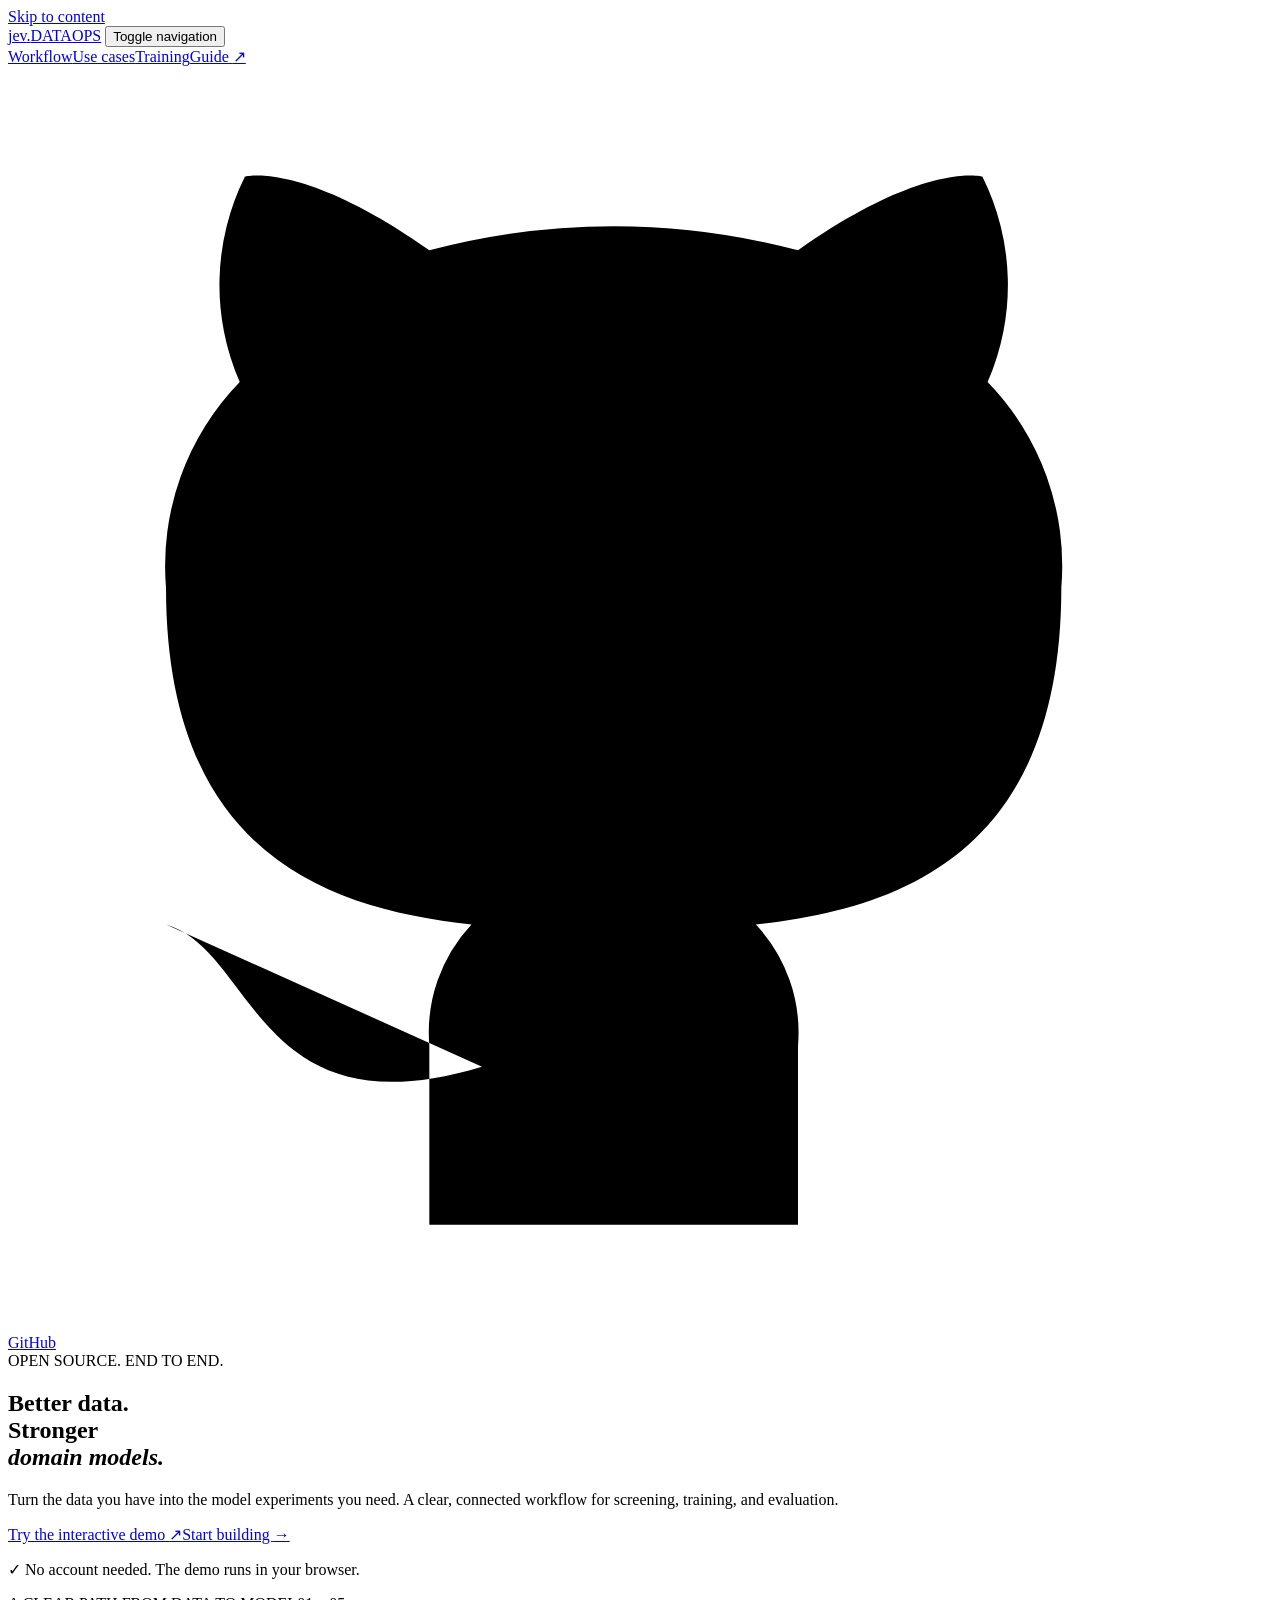
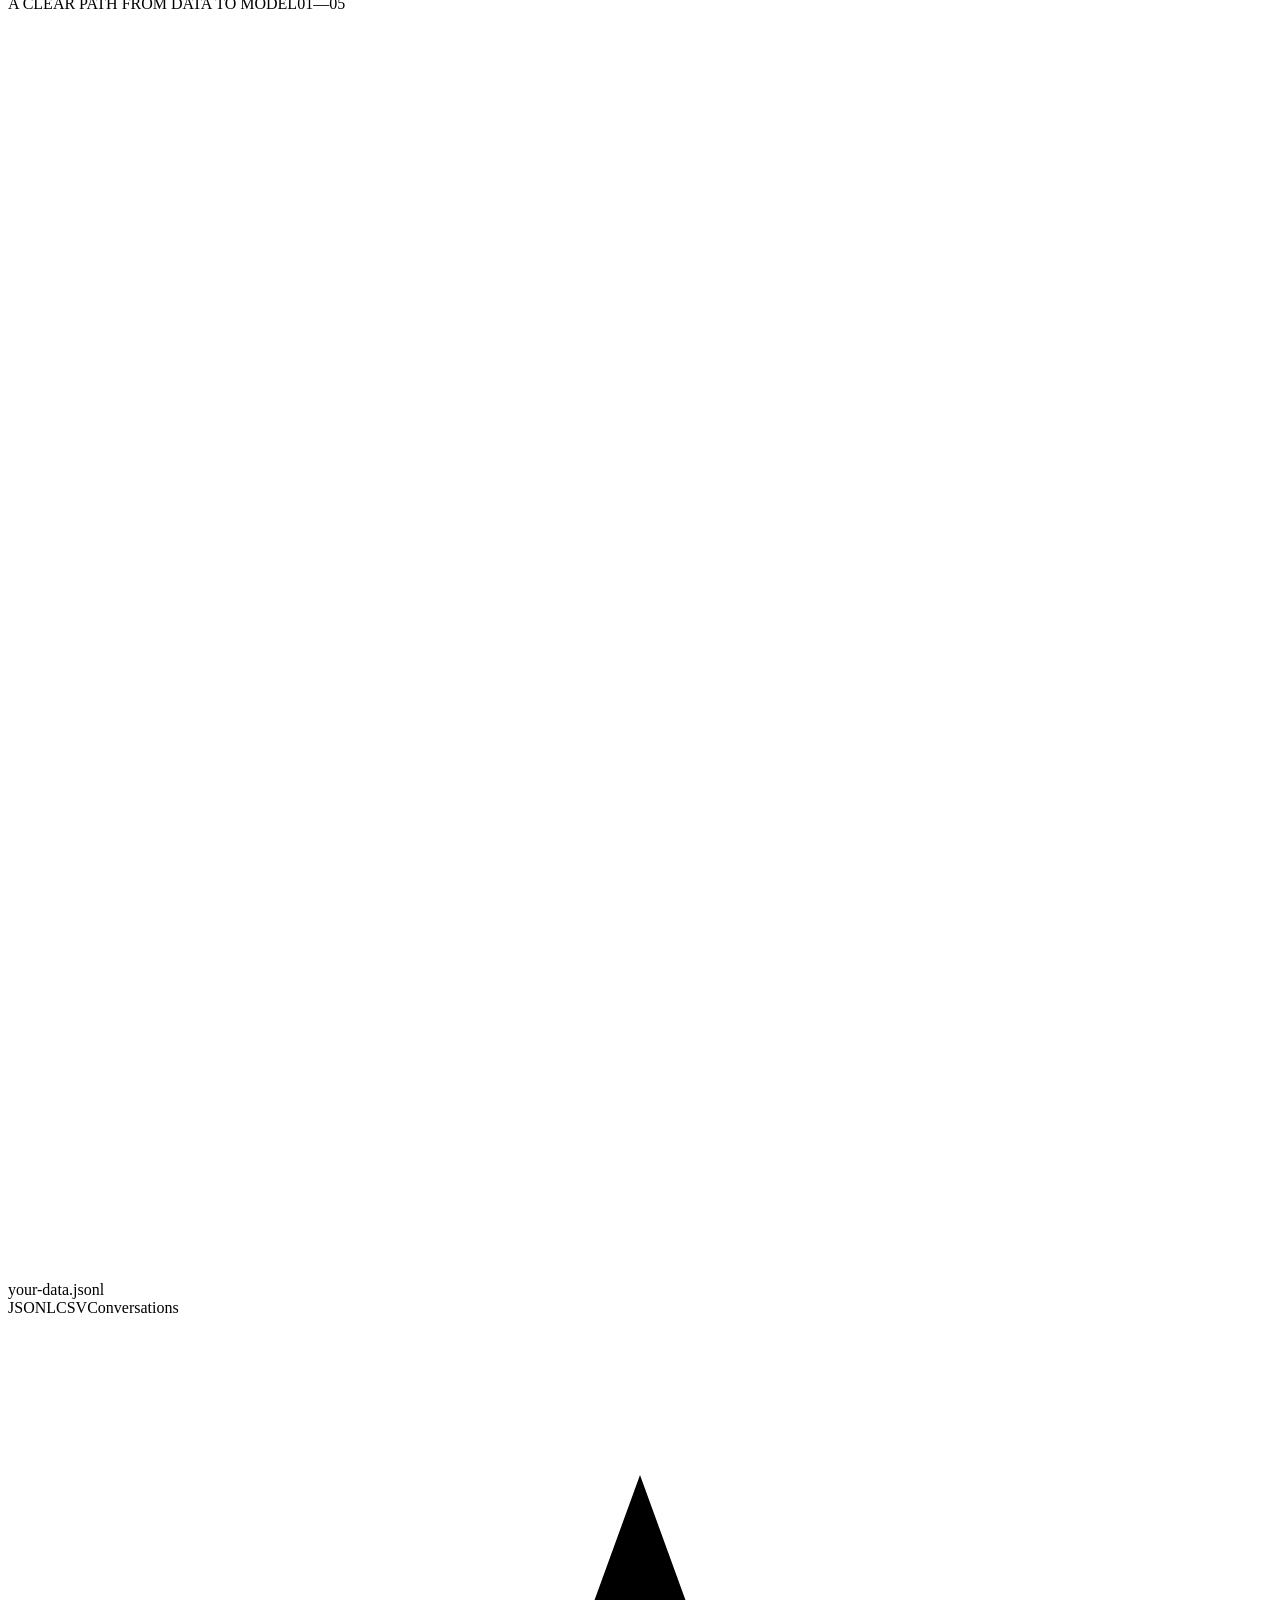
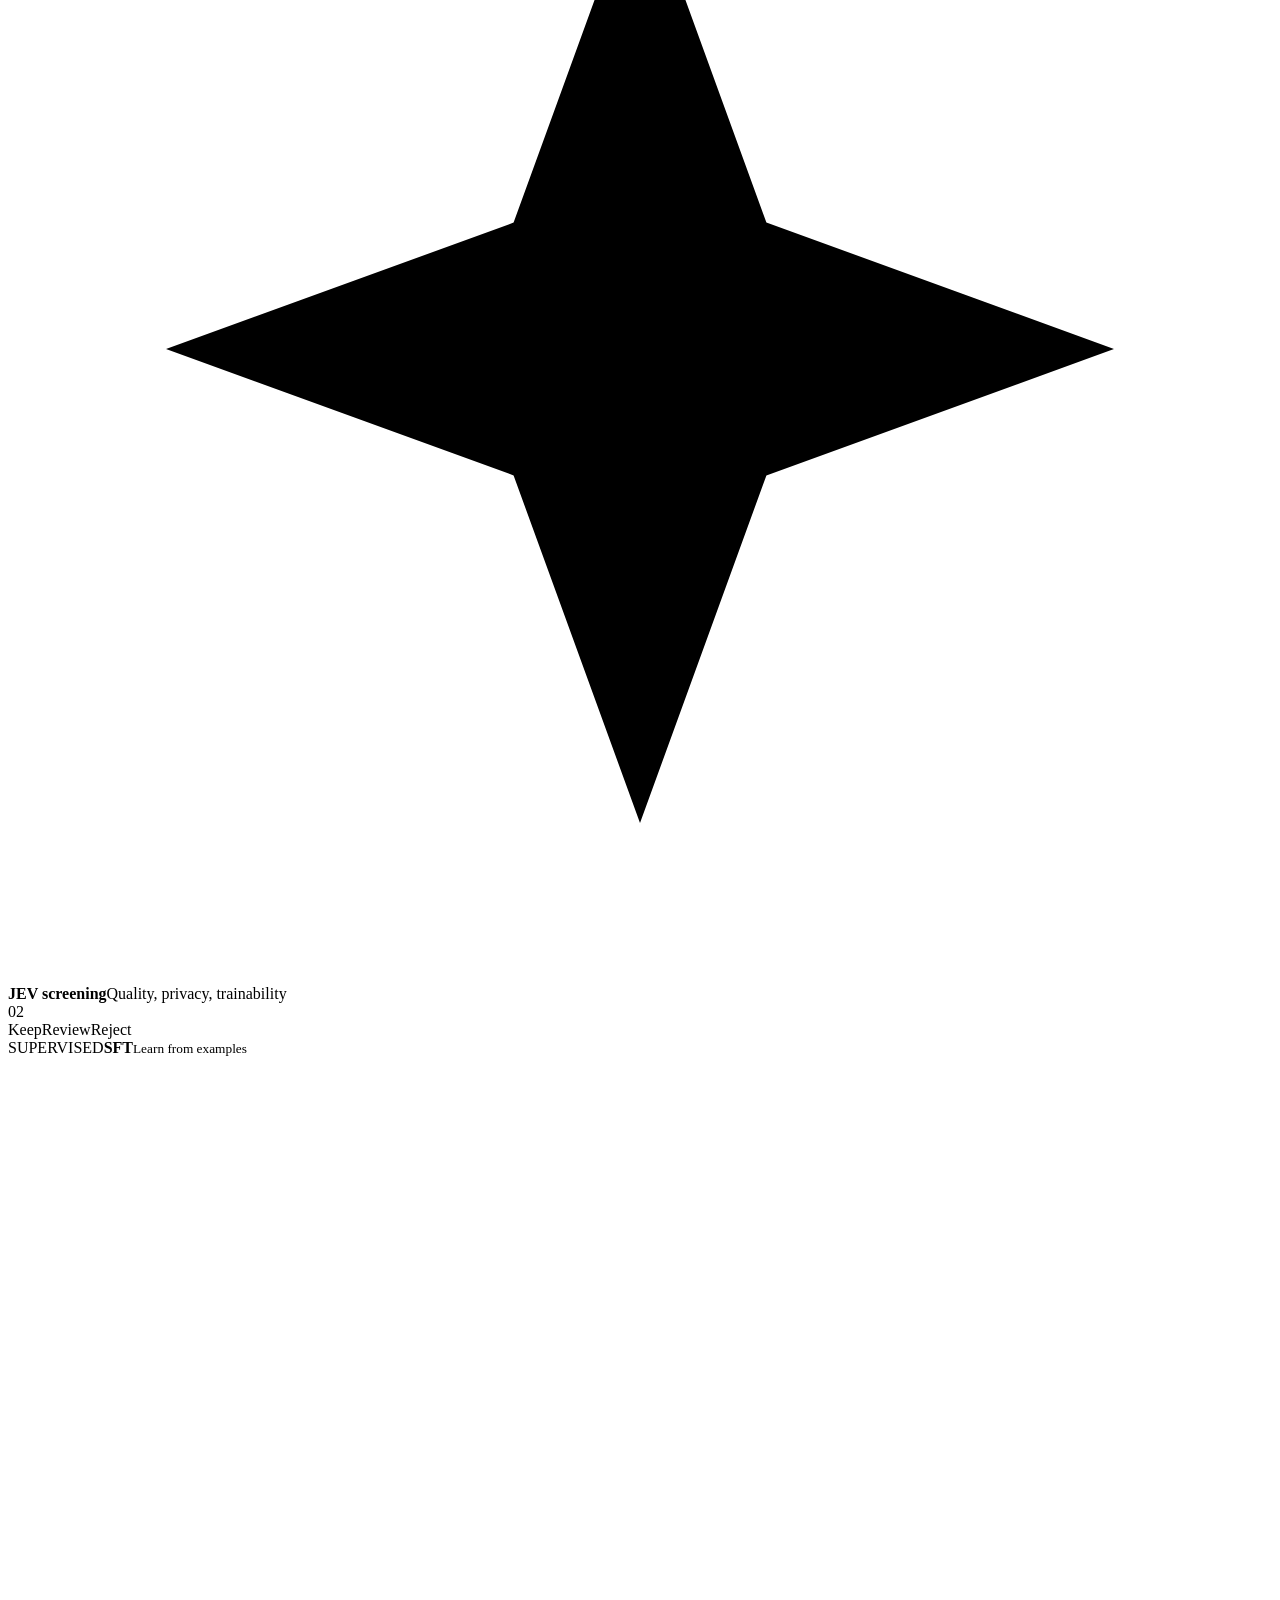
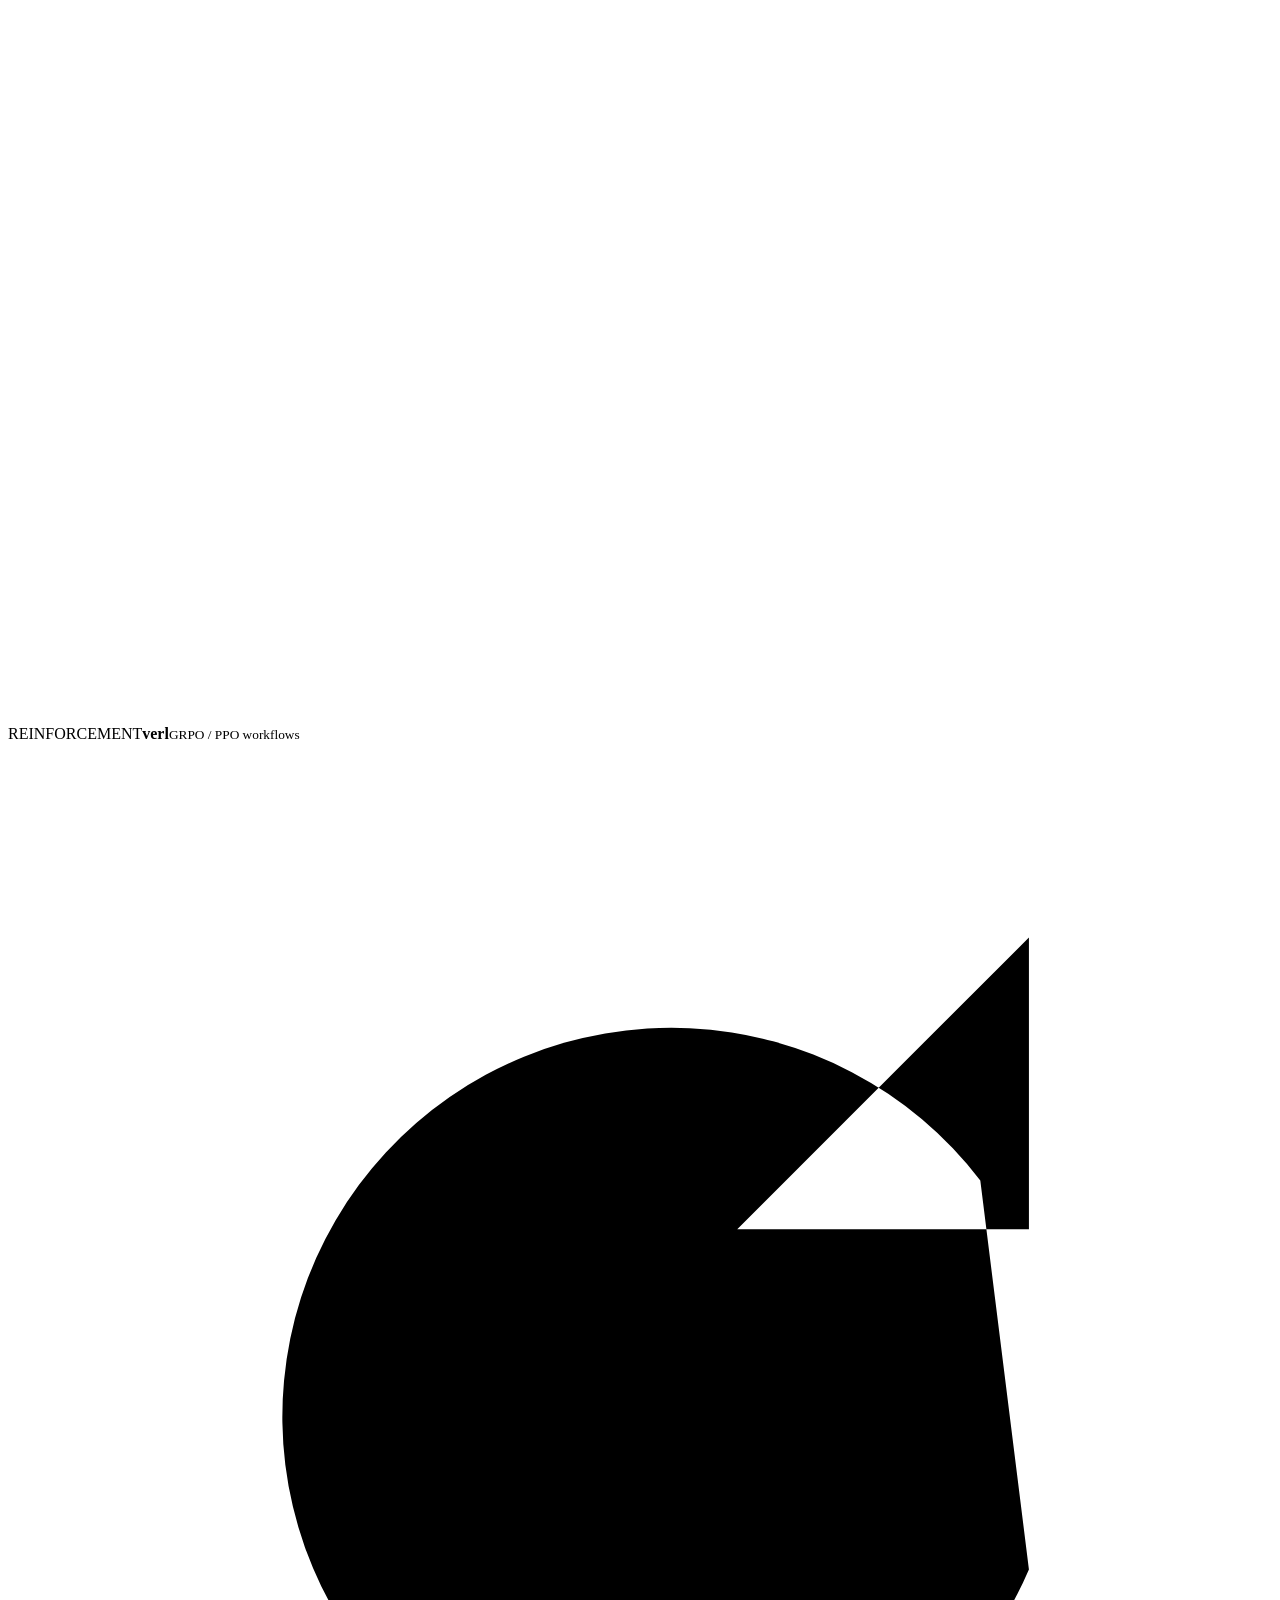
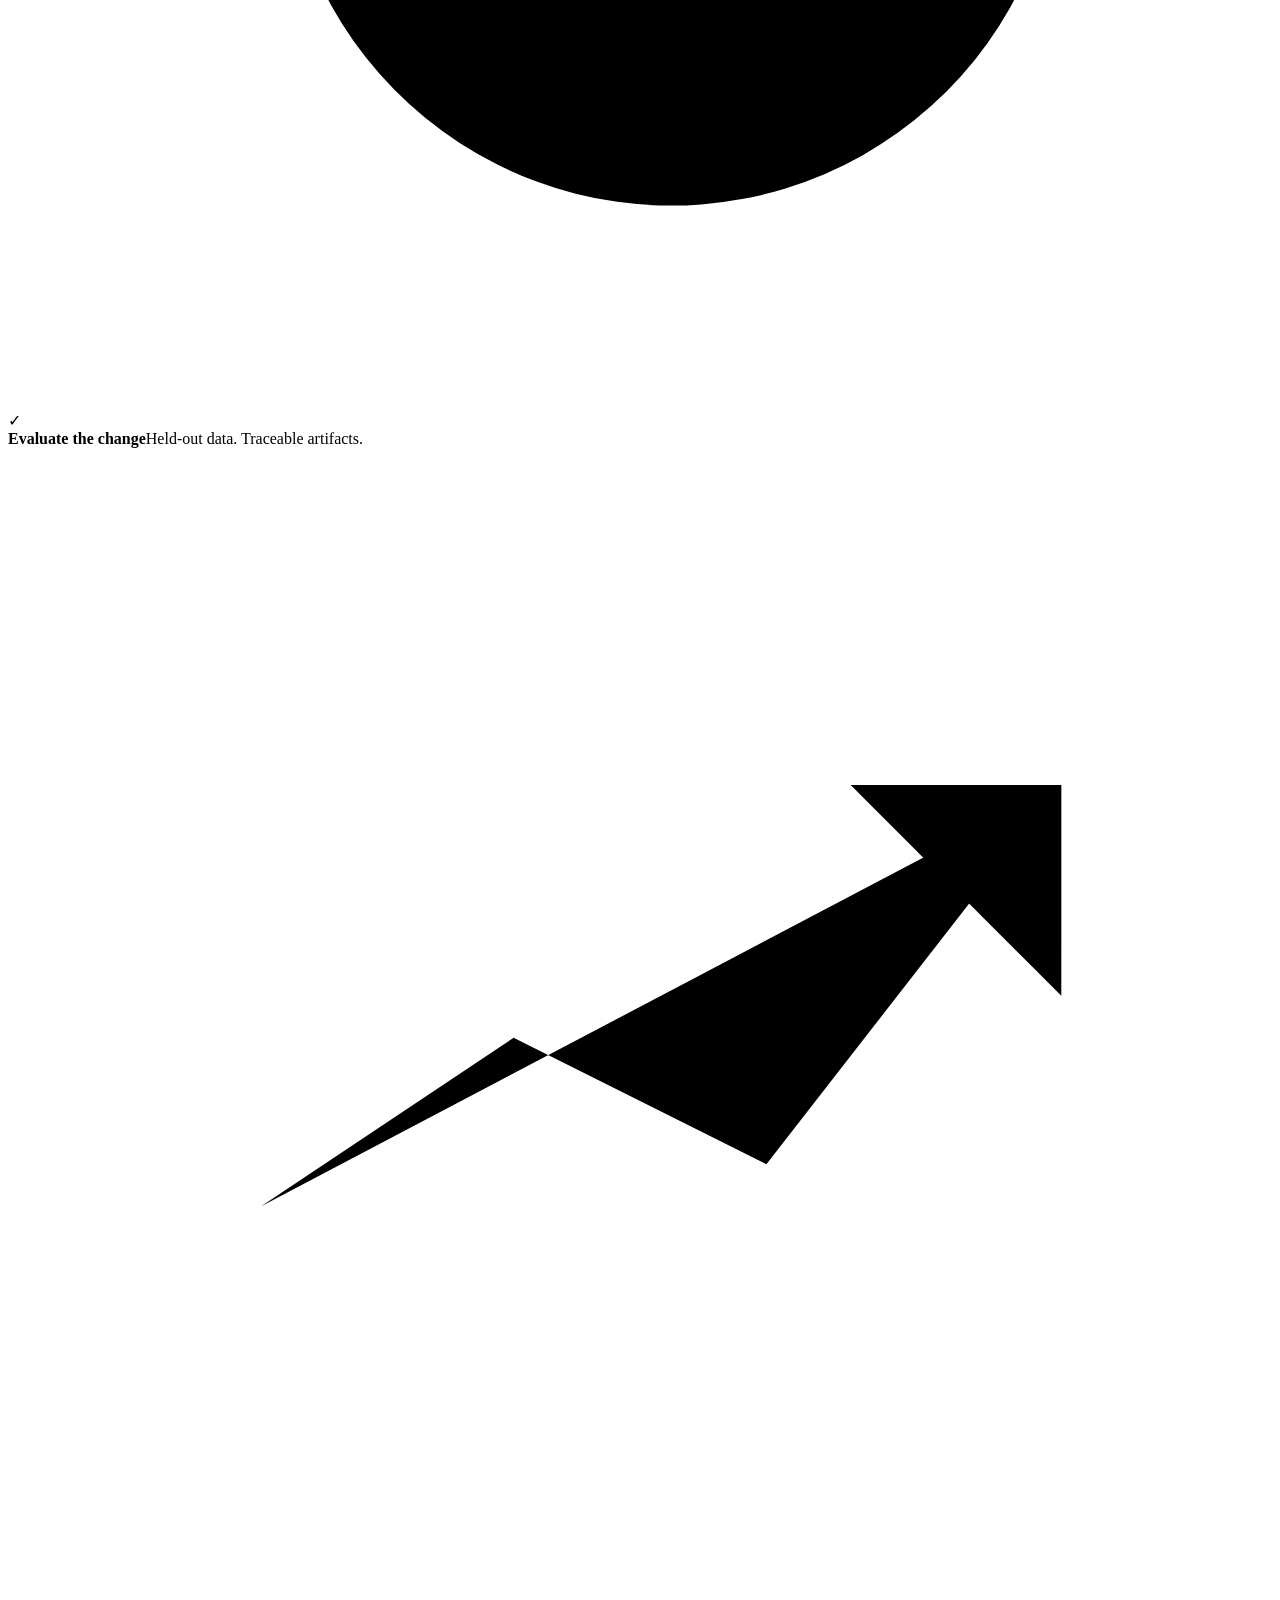
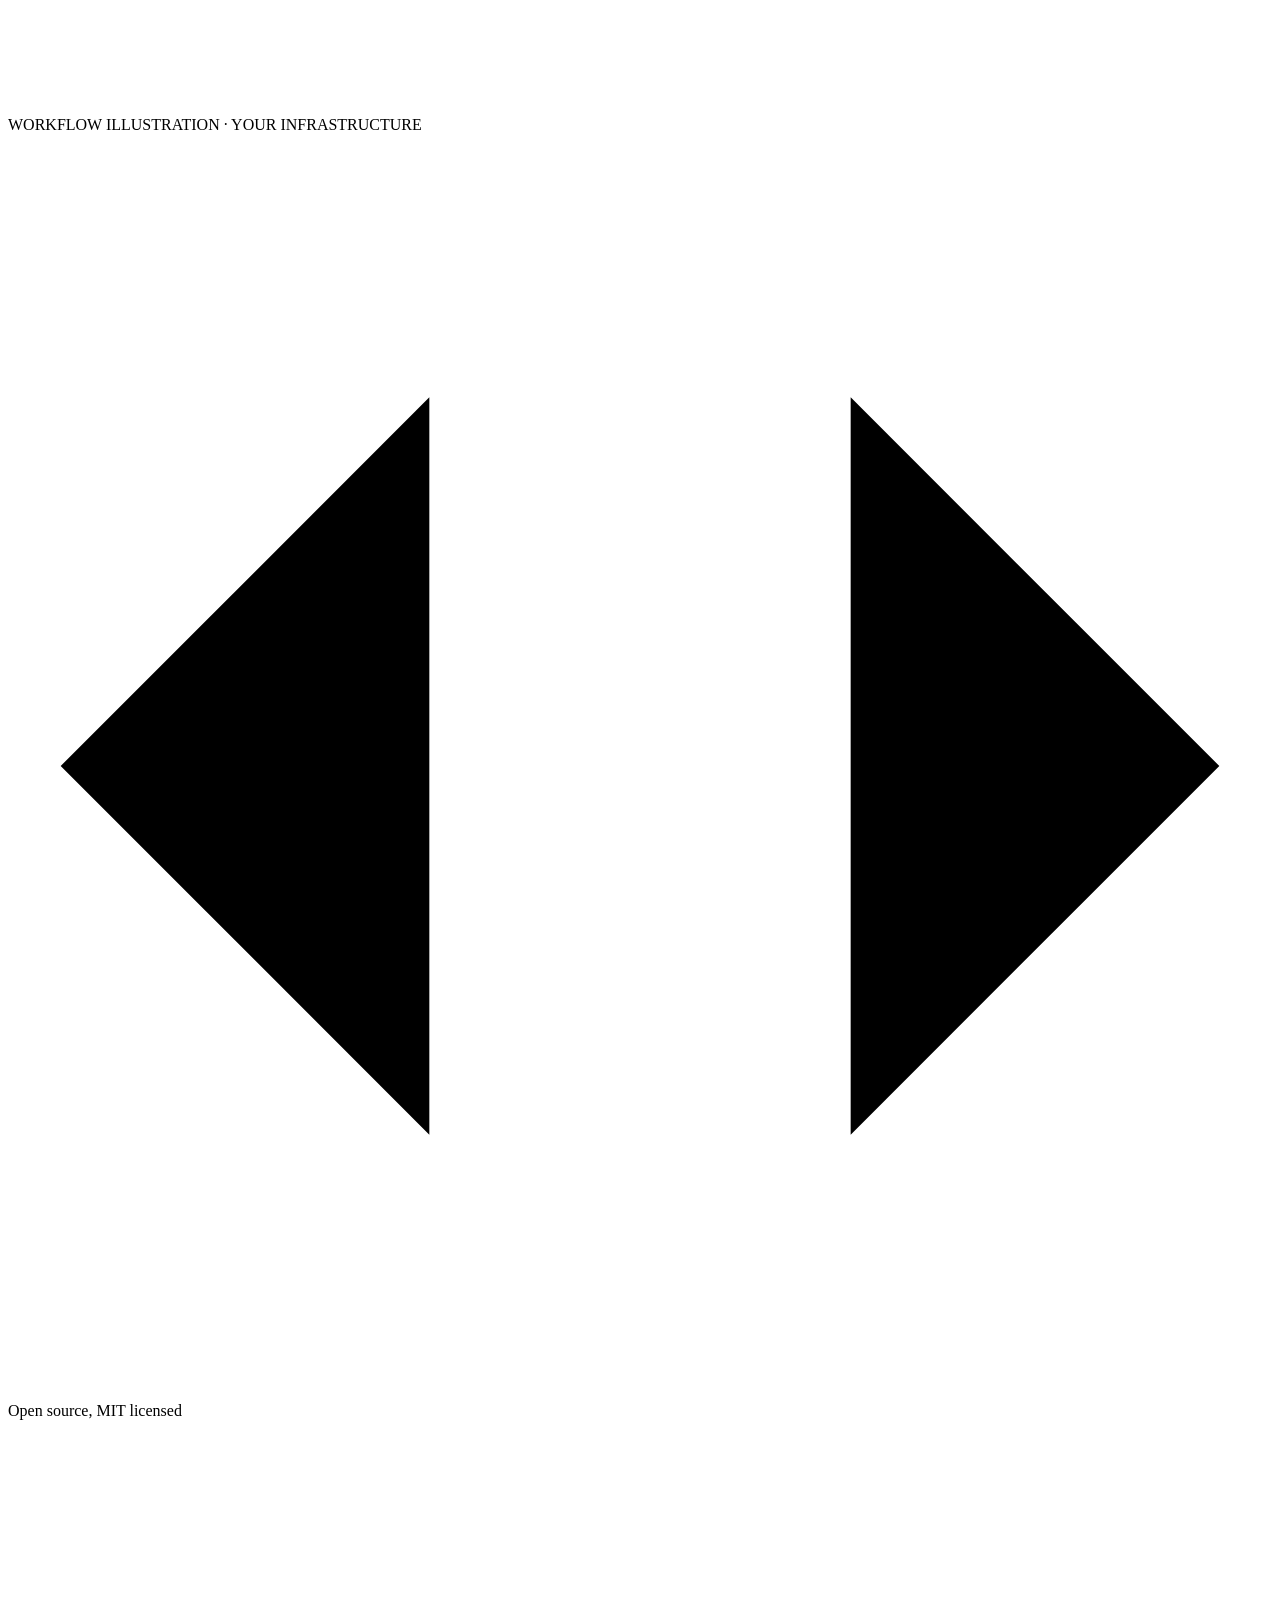
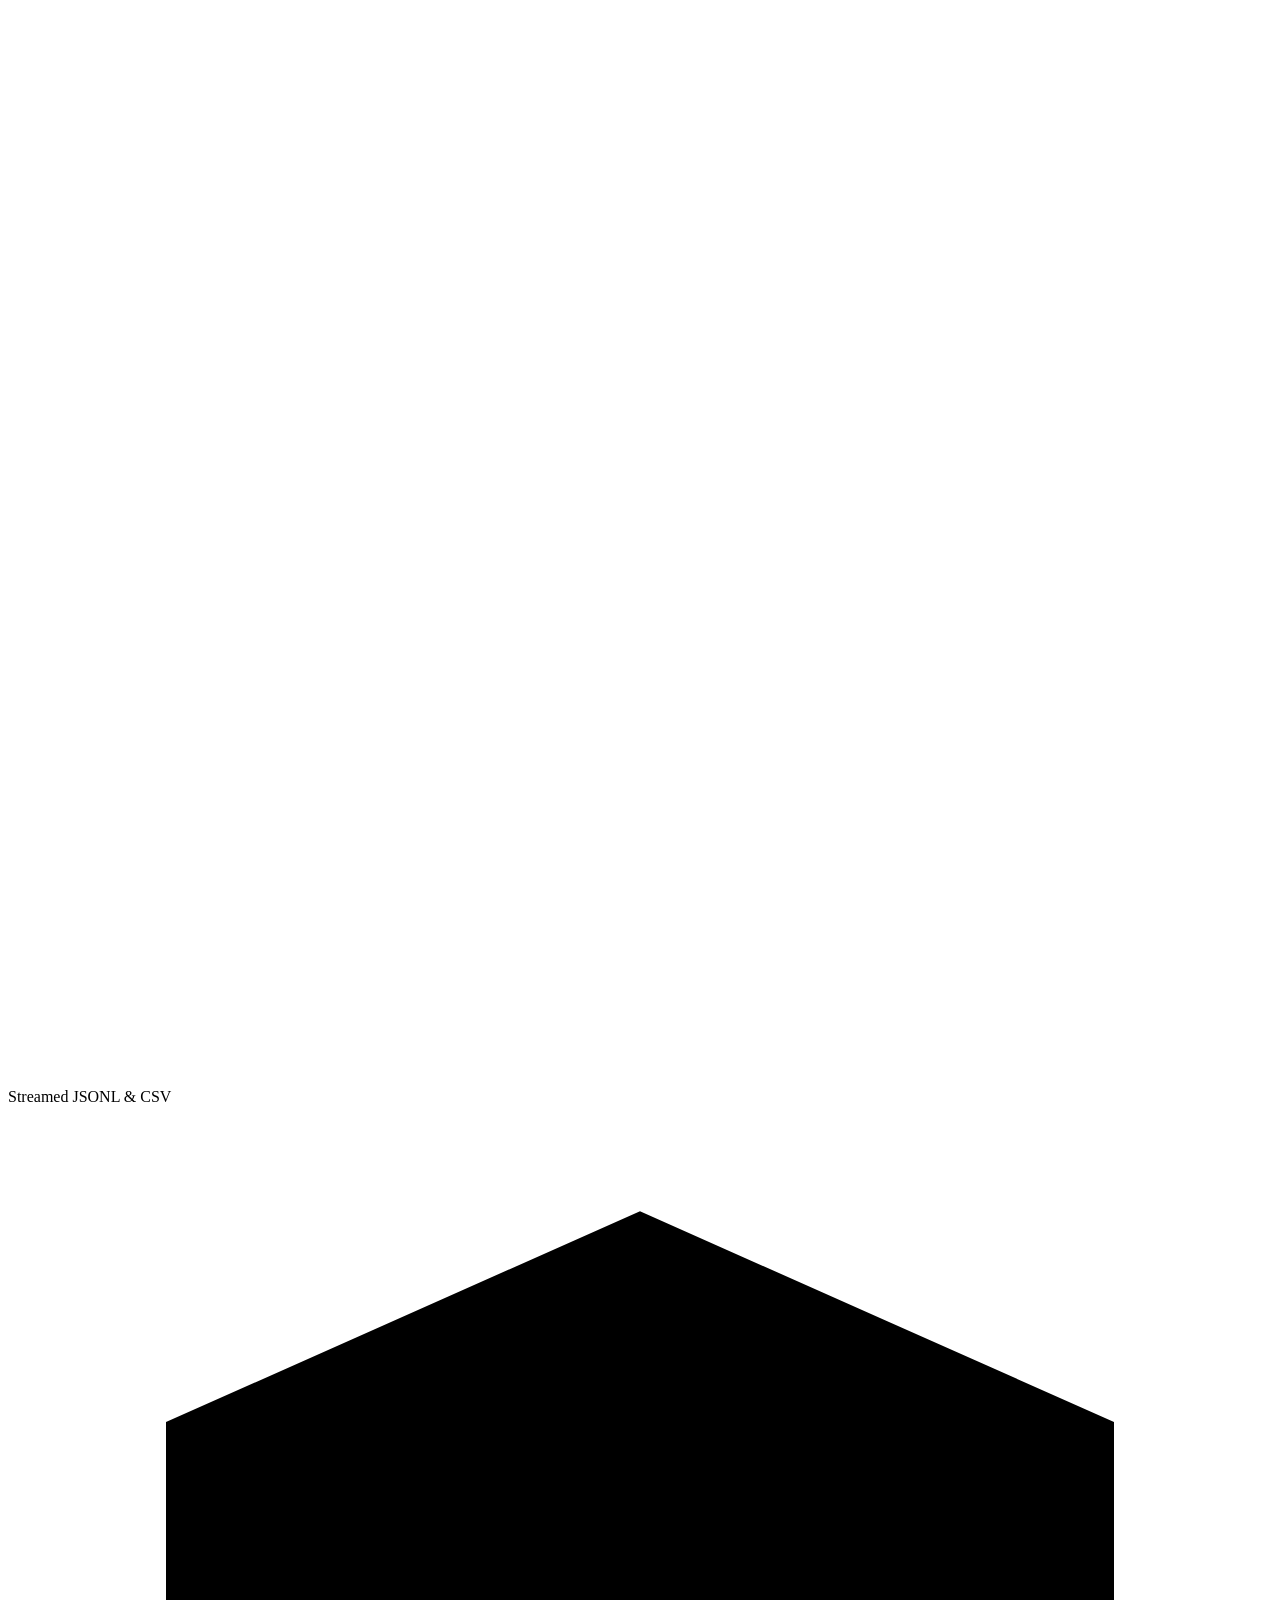
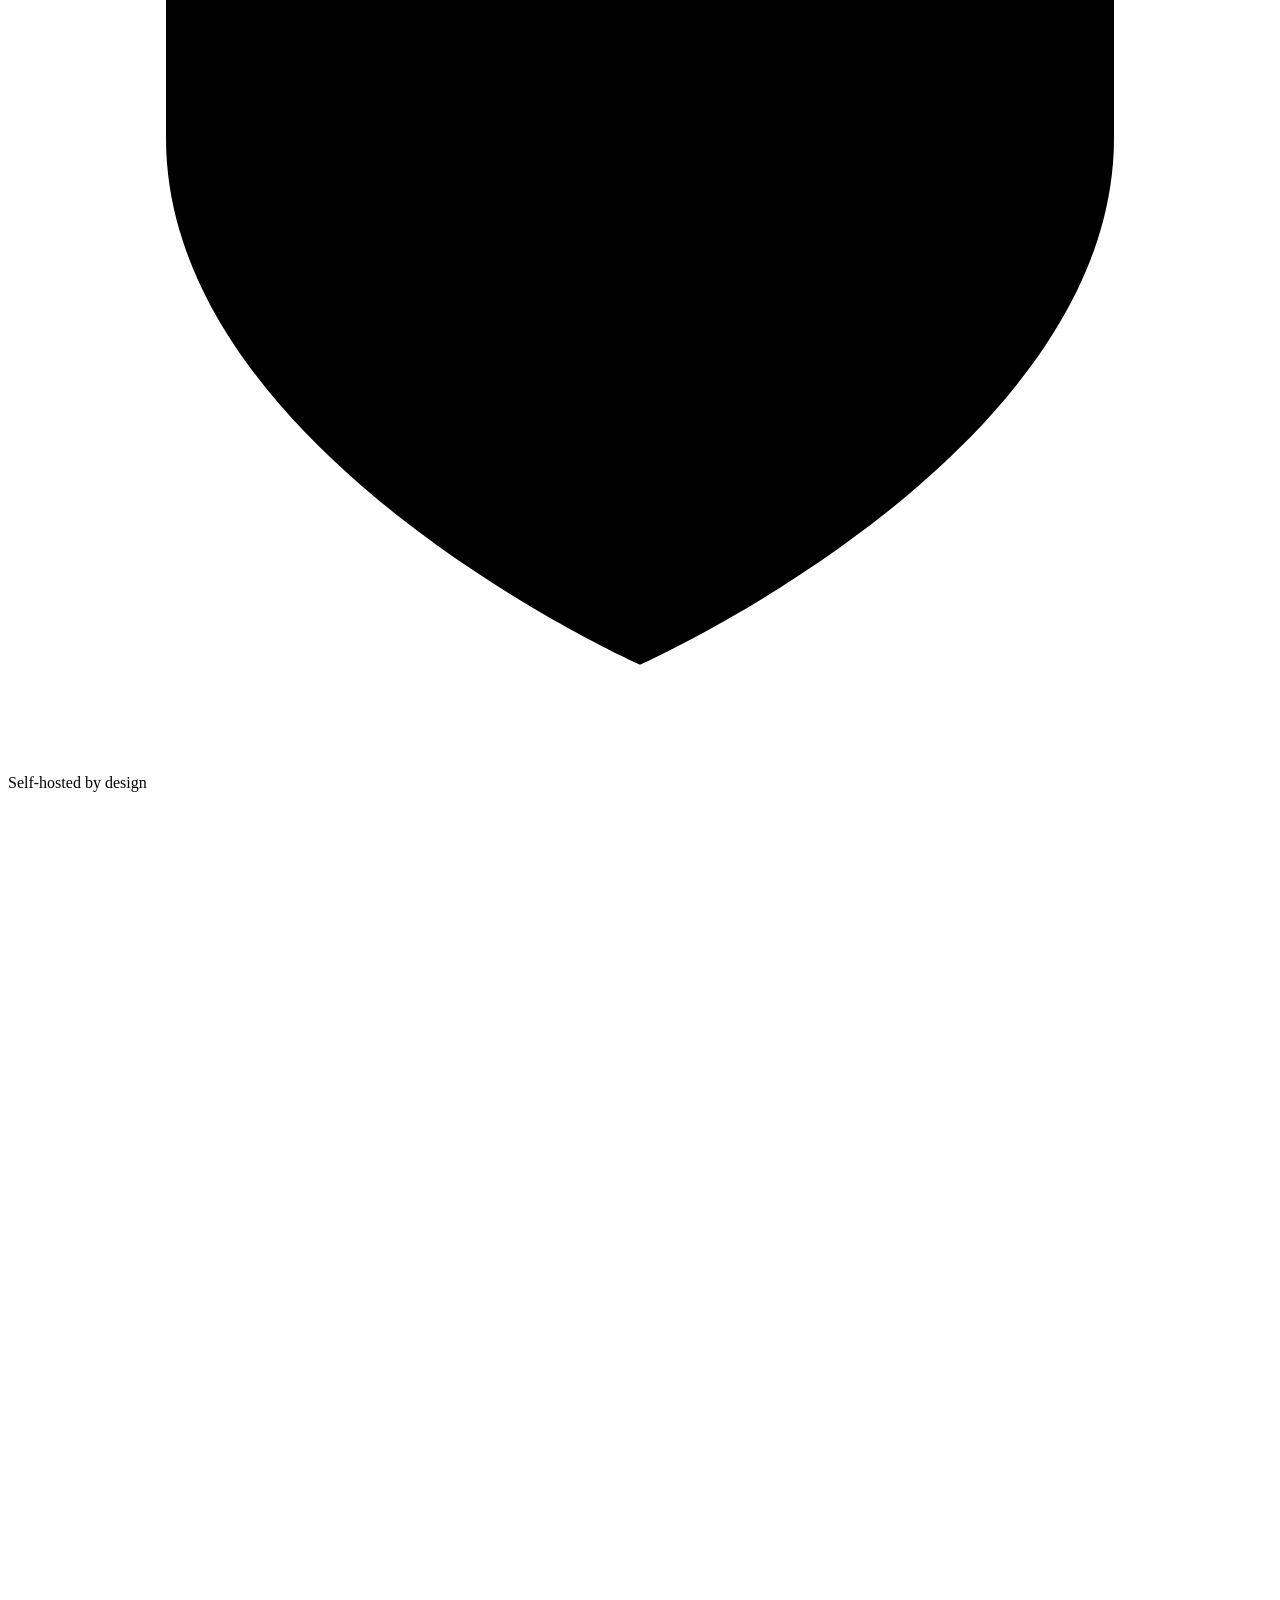
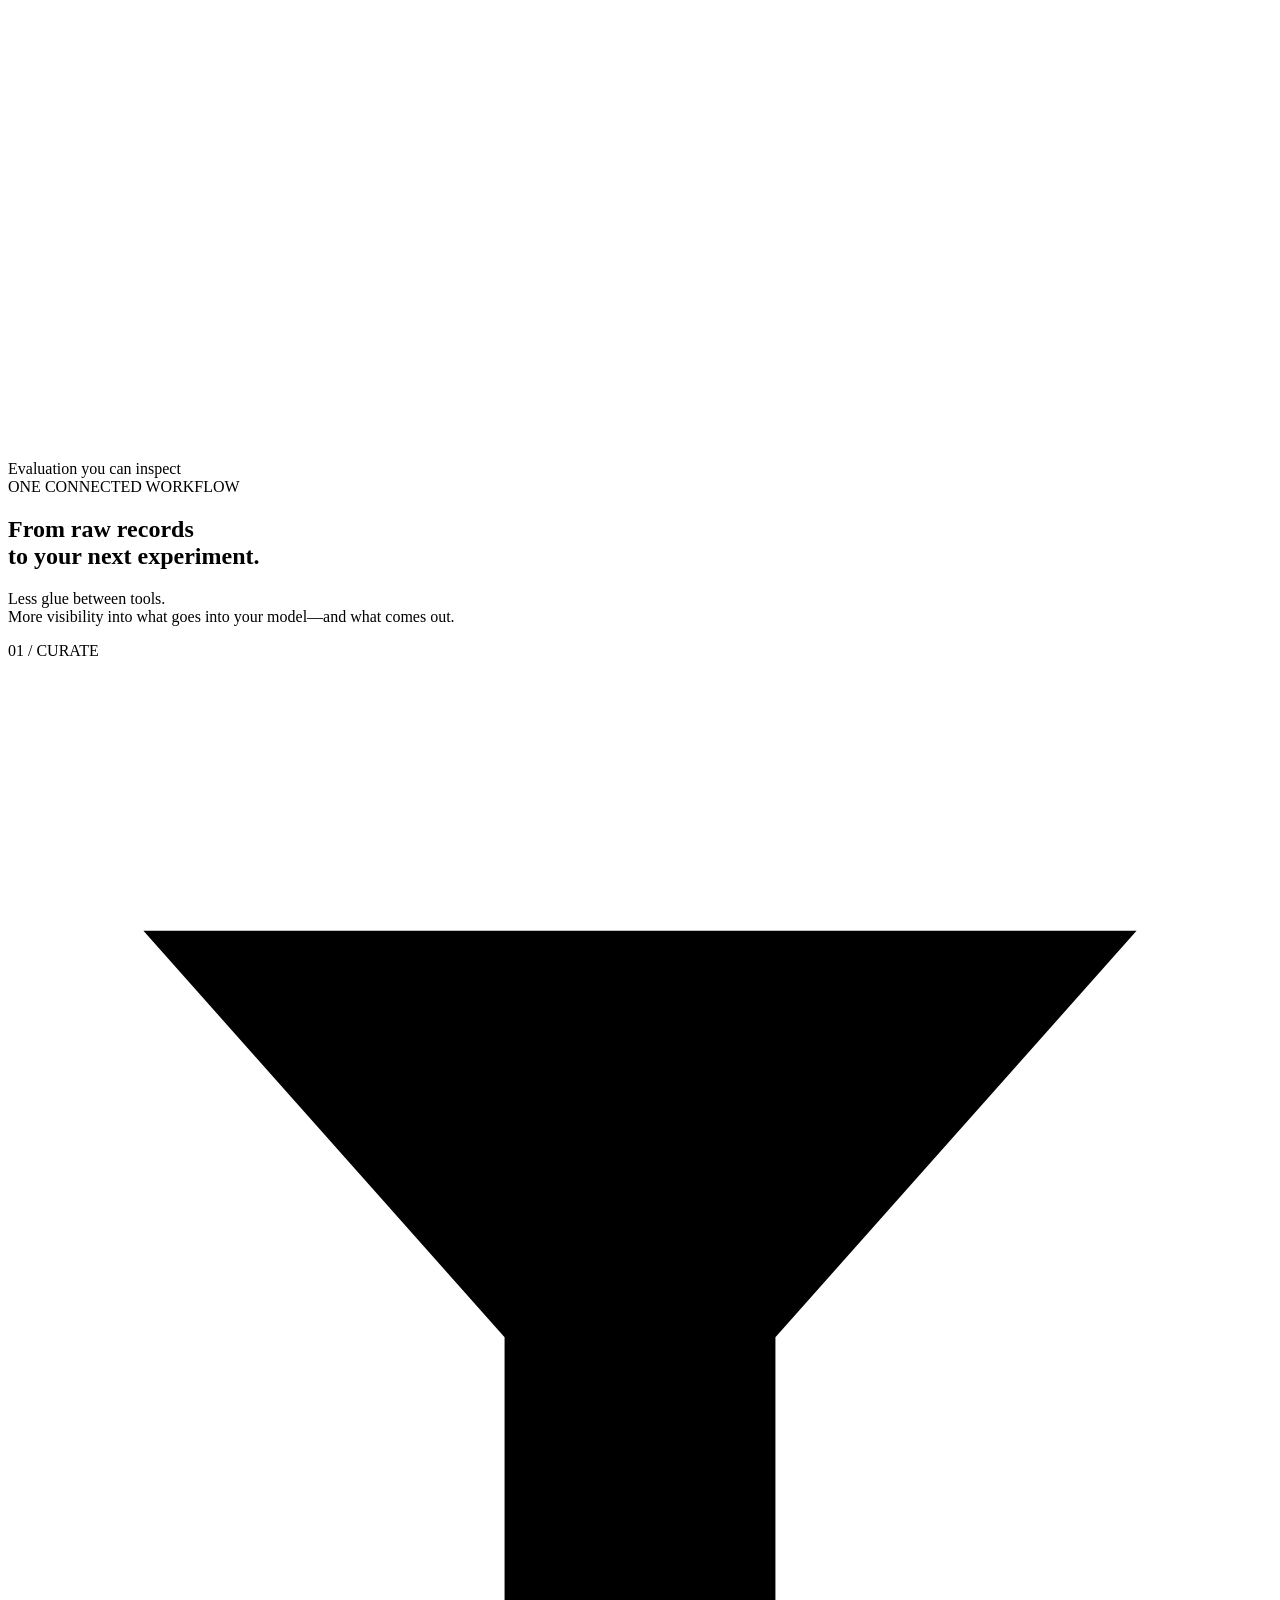
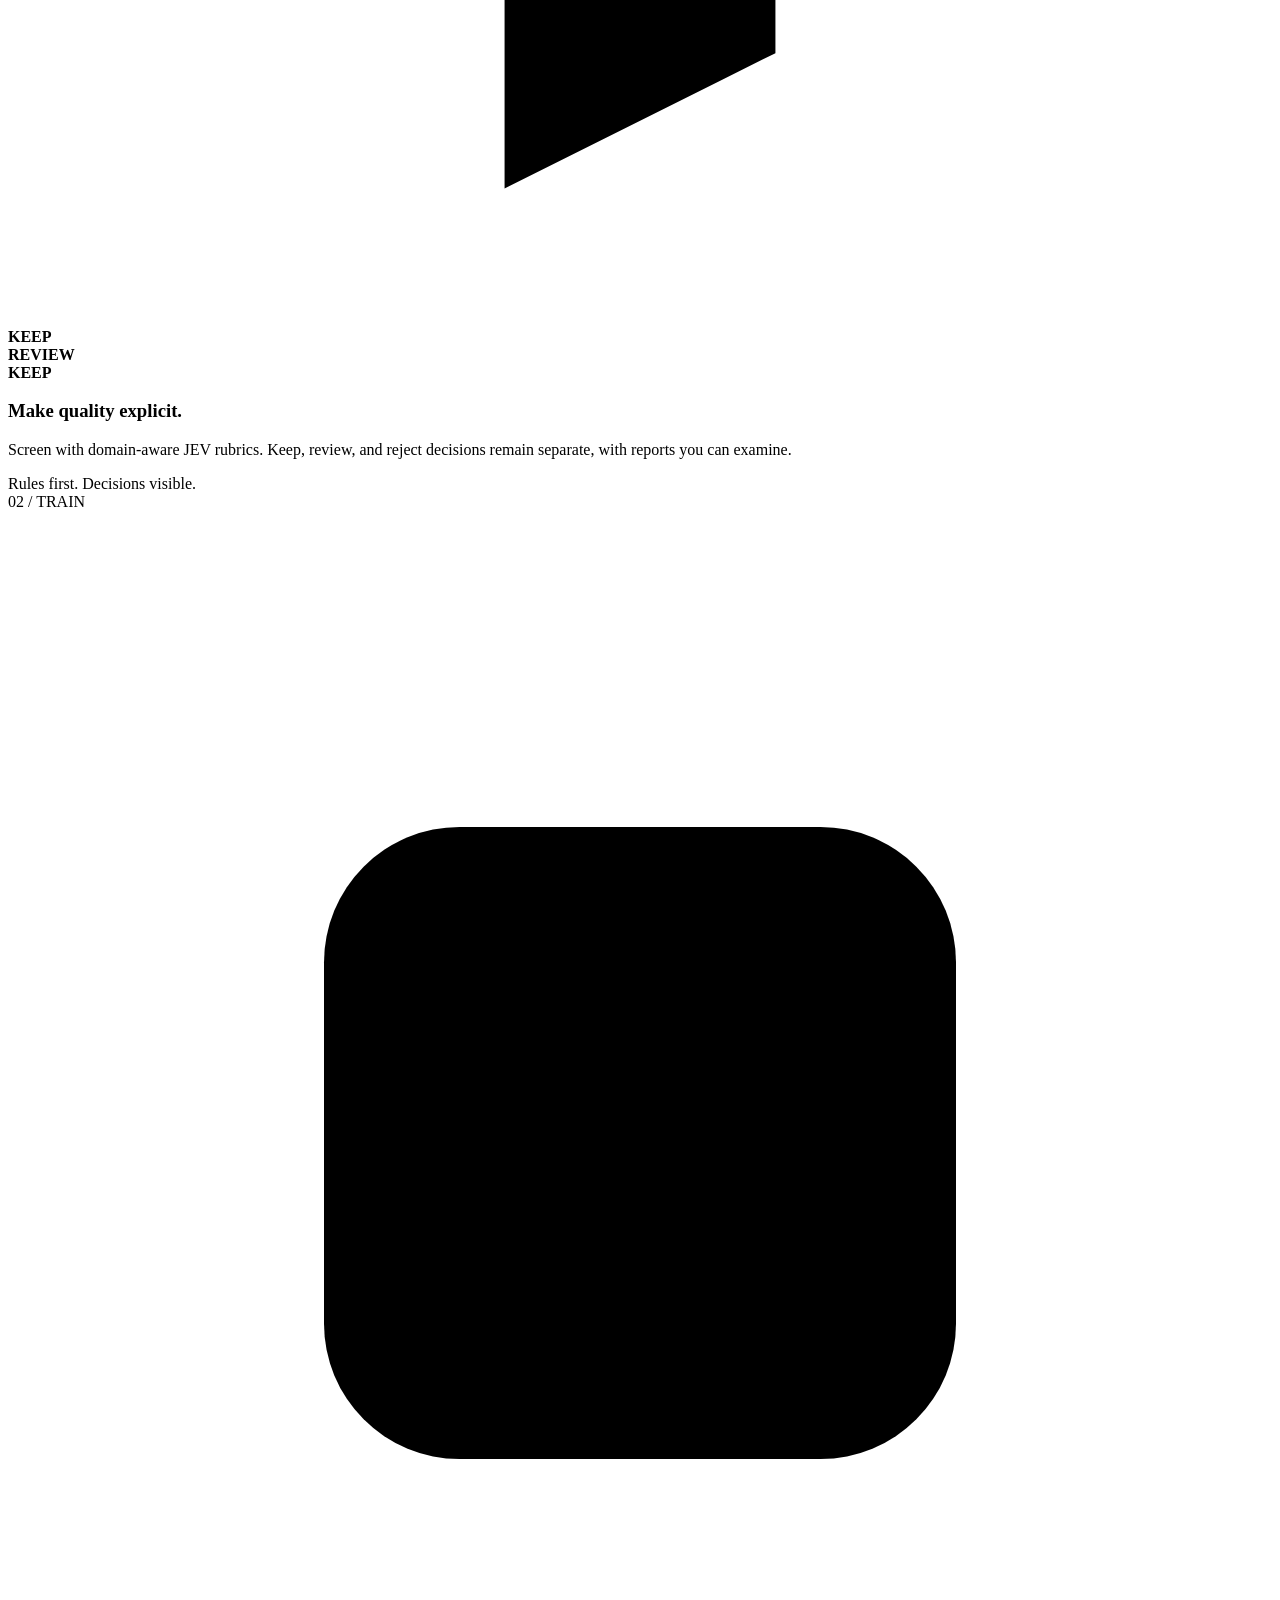
==== website/index.html @ 0a1f383d "Add SFT and verl GRPO/PPO training bundles and launch the public website Export group-isolated train" ====
<!doctype html>
<html lang="en">
<head>
  <meta charset="utf-8">
  <meta name="viewport" content="width=device-width, initial-scale=1">
  <meta name="color-scheme" content="light">
  <meta name="theme-color" content="#f5f6ef">
  <meta name="description" content="An open-source path from domain data to model experiments. Screen with JEV, prepare SFT and verl GRPO or PPO training, and evaluate on held-out data.">
  <meta property="og:title" content="JEV DataOps — Better data. Stronger domain models.">
  <meta property="og:description" content="Screen, train, evaluate. An open-source workflow for the data behind your next domain model.">
  <meta property="og:type" content="website">
  <title>JEV DataOps — Better data. Stronger domain models.</title>
  <link rel="icon" type="image/svg+xml" href="/assets/favicon.svg">
  <link rel="stylesheet" href="/assets/site.css">
  <script src="/assets/site.js" defer></script>
</head>
<body>
  <a class="skip-link" href="#main">Skip to content</a>
  <header class="site-header"><div class="container header-inner">
    <a class="brand" href="/" aria-label="JEV DataOps home"><span class="wordmark">jev<span>.</span></span><span class="brand-divider"></span><span class="brand-label">DATAOPS</span></a>
    <button class="menu-toggle" type="button" aria-controls="site-nav" aria-expanded="false"><span></span><span></span><span class="sr-only">Toggle navigation</span></button>
    <nav class="site-nav" id="site-nav" aria-label="Main navigation"><a href="#workflow">Workflow</a><a href="#domains">Use cases</a><a href="#training">Training</a><a href="/guide/">Guide <span aria-hidden="true">↗</span></a><a class="nav-github" href="https://github.com/RenaGao/jev-dataops" target="_blank" rel="noopener noreferrer"><svg viewBox="0 0 24 24" aria-hidden="true"><path d="M9 19c-4.3 1.3-4.3-2.2-6-2.7M15 22v-3.4a3 3 0 0 0-.8-2.3c2.8-.3 5.8-1.4 5.8-6.4A5 5 0 0 0 18.6 6a4.6 4.6 0 0 0-.1-3.9S17.4 1.8 15 3.5a13.6 13.6 0 0 0-7 0C5.6 1.8 4.5 2.1 4.5 2.1A4.6 4.6 0 0 0 4.4 6 5 5 0 0 0 3 9.9c0 5 3 6.1 5.8 6.4A3 3 0 0 0 8 18.6V22"/></svg>GitHub</a></nav>
  </div></header>

  <main id="main">
    <section class="hero container" aria-labelledby="hero-title">
      <div class="hero-copy"><span class="eyebrow pill"><span class="status-dot"></span> OPEN SOURCE. END TO END.</span><h1 id="hero-title">Better data.<br>Stronger<br><em>domain models.</em></h1><p>Turn the data you have into the model experiments you need. A clear, connected workflow for screening, training, and evaluation.</p><div class="hero-actions"><a class="button button-primary" href="/demo/">Try the interactive demo <span aria-hidden="true">↗</span></a><a class="button button-plain" href="/guide/">Start building <span aria-hidden="true">→</span></a></div><p class="hero-footnote"><span class="mini-check" aria-hidden="true">✓</span> No account needed. The demo runs in your browser.</p></div>
      <div class="pipeline-art" role="img" aria-label="Workflow diagram: JSONL and CSV data flow into JEV screening, split into keep, review and reject decisions, then feed SFT or verl training and held-out evaluation. This is an architecture illustration, not live results.">
        <div class="art-toolbar"><span><i></i> A CLEAR PATH FROM DATA TO MODEL</span><span>01—05</span></div>
        <div class="art-data"><div class="file-stack stack-back"></div><div class="file-stack stack-front"><span class="file-fold"></span><svg viewBox="0 0 28 28" aria-hidden="true"><path d="M7 9h14M7 14h11M7 19h14"/></svg><span>your-data.jsonl</span></div><div class="data-tags"><span>JSONL</span><span>CSV</span><span>Conversations</span></div></div>
        <div class="art-connector connector-vertical"><span></span></div>
        <div class="screening-node"><span class="screening-icon" aria-hidden="true"><svg viewBox="0 0 32 32"><path d="m16 4 3.2 8.8L28 16l-8.8 3.2L16 28l-3.2-8.8L4 16l8.8-3.2z"/></svg></span><div><strong>JEV screening</strong><span>Quality, privacy, trainability</span></div><span class="node-code">02</span></div>
        <div class="decision-path"><span class="decision keep"><i></i>Keep</span><span class="decision review"><i></i>Review</span><span class="decision reject"><i></i>Reject</span></div>
        <div class="art-branch"><span></span><span></span></div>
        <div class="training-nodes"><div class="training-node"><span class="node-label">SUPERVISED</span><strong>SFT</strong><small>Learn from examples</small><svg viewBox="0 0 26 26" aria-hidden="true"><path d="M5 20V10m8 10V5m8 15V8"/></svg></div><div class="training-node"><span class="node-label">REINFORCEMENT</span><strong>verl</strong><small>GRPO / PPO workflows</small><svg viewBox="0 0 26 26" aria-hidden="true"><path d="M20 9a8 8 0 1 0 1 8M21 4v6h-6"/></svg></div></div>
        <div class="evaluation-node"><span class="mini-check" aria-hidden="true">✓</span><div><strong>Evaluate the change</strong><span>Held-out data. Traceable artifacts.</span></div><svg viewBox="0 0 30 30" aria-hidden="true"><path d="M5 23h21M6 18l6-4 6 3 7-9"/><path d="M20 8h5v5"/></svg></div>
        <span class="art-caption">WORKFLOW ILLUSTRATION · YOUR INFRASTRUCTURE</span>
      </div>
    </section>

    <div class="principles-band"><div class="container principles"><div><svg viewBox="0 0 24 24" aria-hidden="true"><path d="m8 5-7 7 7 7m8-14 7 7-7 7m-2-16-4 20"/></svg><span>Open source, MIT licensed</span></div><div><svg viewBox="0 0 24 24" aria-hidden="true"><path d="M3 7h18M3 12h18M3 17h18M7 3v18"/></svg><span>Streamed JSONL & CSV</span></div><div><svg viewBox="0 0 24 24" aria-hidden="true"><path d="M12 2 3 6v6c0 6 9 10 9 10s9-4 9-10V6zM8 12l3 3 5-6"/></svg><span>Self-hosted by design</span></div><div><svg viewBox="0 0 24 24" aria-hidden="true"><path d="M4 20h16M6 16V9m6 7V4m6 12v-5"/></svg><span>Evaluation you can inspect</span></div></div></div>

    <section class="section container" id="workflow" aria-labelledby="workflow-title">
      <div class="section-heading"><div><span class="eyebrow">ONE CONNECTED WORKFLOW</span><h2 id="workflow-title">From raw records<br>to your next experiment.</h2></div><p>Less glue between tools.<br>More visibility into what goes into your model—and what comes out.</p></div>
      <div class="workflow-cards">
        <article class="feature-card"><div class="feature-top"><span class="feature-number">01 / CURATE</span><svg viewBox="0 0 28 28" aria-hidden="true"><path d="M3 6h22L17 15v7l-6 3V15z"/></svg></div><div class="feature-sketch screening-sketch" aria-hidden="true"><div><i></i><span></span><b>KEEP</b></div><div><i></i><span></span><b>REVIEW</b></div><div><i></i><span></span><b>KEEP</b></div></div><h3>Make quality explicit.</h3><p>Screen with domain-aware JEV rubrics. Keep, review, and reject decisions remain separate, with reports you can examine.</p><span class="feature-note">Rules first. Decisions visible.</span></article>
        <article class="feature-card"><div class="feature-top"><span class="feature-number">02 / TRAIN</span><svg viewBox="0 0 28 28" aria-hidden="true"><rect x="7" y="7" width="14" height="14" rx="3"/><path d="M11 2v5m6-5v5M11 21v5m6-5v5M2 11h5m-5 6h5m14-6h5m-5 6h5"/></svg></div><div class="feature-sketch model-sketch" aria-hidden="true"><span>Curated data</span><i></i><div><b>SFT</b><b>GRPO</b><b>PPO</b></div></div><h3>Choose your training path.</h3><p>Run local Hugging Face LoRA, or export training bundles for SFT and verl GRPO/PPO in your own compute environment.</p><span class="feature-note">Your models. Your infrastructure.</span></article>
        <article class="feature-card"><div class="feature-top"><span class="feature-number">03 / EVALUATE</span><svg viewBox="0 0 28 28" aria-hidden="true"><path d="M4 23h21M7 18v-5m7 5V6m7 12v-9"/></svg></div><div class="feature-sketch evaluation-sketch" aria-hidden="true"><div><span>Before</span><i></i><b>NLL</b></div><div><span>After</span><i></i><b>NLL</b></div><small>COMPARE ON THE SAME HELD-OUT DATA</small></div><h3>Measure what changed.</h3><p>Compare baseline and trained-model loss in the local workflow. Keep independent splits, run logs, and downloadable artifacts.</p><span class="feature-note">Evidence over assumed improvement.</span></article>
      </div>
      <div class="workflow-sequence" aria-label="Five steps: upload, screen, data evaluation, training, model evaluation"><span>Upload</span><i>→</i><span>Screen</span><i>→</i><span>Data evaluation</span><i>→</i><span>Train</span><i>→</i><span>Model evaluation</span></div>
    </section>

    <section class="domain-section" id="domains" aria-labelledby="domain-title"><div class="container domain-grid">
      <div class="domain-copy"><span class="eyebrow">BUILT AROUND YOUR DOMAIN</span><h2 id="domain-title">Good data depends<br>on the work ahead.</h2><p>Start with a general, finance, or code rubric. Make your data standards part of the workflow, then review what the model will learn.</p><div class="domain-tabs" role="tablist" aria-label="Application domain"><button class="domain-tab active" type="button" role="tab" aria-selected="true" aria-controls="domain-general" id="tab-general" data-tab="domain-general">General</button><button class="domain-tab" type="button" role="tab" aria-selected="false" aria-controls="domain-finance" id="tab-finance" data-tab="domain-finance" tabindex="-1">Finance</button><button class="domain-tab" type="button" role="tab" aria-selected="false" aria-controls="domain-code" id="tab-code" data-tab="domain-code" tabindex="-1">Code</button></div><a class="text-link" href="https://github.com/RenaGao/jev-dataops/blob/main/docs/DOMAIN_GUIDE.md" target="_blank" rel="noopener noreferrer">Explore domain screening <span aria-hidden="true">↗</span></a></div>
      <div class="domain-panels">
        <article class="domain-panel" id="domain-general" role="tabpanel" aria-labelledby="tab-general" tabindex="0"><div class="domain-panel-top"><span class="domain-panel-icon">↗</span><span>GENERAL PURPOSE</span><span class="sample-label">Illustrative use case</span></div><h3>Useful examples.<br>Clear conversations.</h3><p>Prepare instruction-following and conversational datasets with explicit quality, privacy, and trainability checks.</p><div class="sample-code"><span class="code-label">instruction–response.jsonl</span><code>{<br>&nbsp; <span>"instruction"</span>: "Explain a concept clearly.",<br>&nbsp; <span>"output"</span>: "A helpful, grounded explanation…"<br>}</code></div><div class="domain-checks"><span>Instruction following</span><span>Support conversations</span><span>Knowledge tasks</span></div></article>
        <article class="domain-panel" id="domain-finance" role="tabpanel" aria-labelledby="tab-finance" tabindex="0" hidden><div class="domain-panel-top"><span class="domain-panel-icon">≋</span><span>FINANCIAL LANGUAGE</span><span class="sample-label">Illustrative use case</span></div><h3>Context matters.<br>Especially in finance.</h3><p>Apply the finance rubric to terminology and domain relevance. Retain human review for factual claims and source context.</p><div class="sample-code"><span class="code-label">finance-instructions.jsonl</span><code>{<br>&nbsp; <span>"instruction"</span>: "Explain operating cash flow.",<br>&nbsp; <span>"output"</span>: "Cash generated by core operations…"<br>}</code></div><div class="domain-checks"><span>Financial Q&A</span><span>Research language</span><span>Human review</span></div></article>
        <article class="domain-panel" id="domain-code" role="tabpanel" aria-labelledby="tab-code" tabindex="0" hidden><div class="domain-panel-top"><span class="domain-panel-icon code-icon">&lt;/&gt;</span><span>CODE & REASONING</span><span class="sample-label">Illustrative use case</span></div><h3>Readable examples.<br>Verifiable objectives.</h3><p>Use code-oriented screening to prepare programming examples. Evaluate code with task-specific tests; the shipped RL reward checks exact answers, not code execution.</p><div class="sample-code"><span class="code-label">code-instructions.jsonl</span><code>{<br>&nbsp; <span>"instruction"</span>: "Write a Python sum function.",<br>&nbsp; <span>"output"</span>: "def add(a, b): return a + b"<br>}</code></div><div class="domain-checks"><span>Coding assistants</span><span>Code explanation</span><span>Testable tasks</span></div></article>
      </div>
    </div></section>

    <section class="section container" id="training" aria-labelledby="training-title"><div class="training-section">
      <div class="training-heading"><div><span class="eyebrow">A FOUNDATION FOR POST-TRAINING</span><h2 id="training-title">One dataset foundation.<br>More ways to train.</h2></div><p>Carry your curated data into supervised learning or reinforcement learning. Inspect the configuration before starting a job.</p></div>
      <div class="training-cards"><article><span class="training-badge">SUPERVISED LEARNING</span><div class="training-title"><h3>SFT</h3><span aria-hidden="true">↗</span></div><h4>Learn from good examples.</h4><p>Build a supervised fine-tuning bundle from your screened instruction or conversation data.</p><div class="training-card-bottom"><span>Input</span><strong>Prompts + responses</strong></div><a href="/guide/#training">Explore the SFT path <span aria-hidden="true">→</span></a></article><article><span class="training-badge">VERL · REINFORCEMENT LEARNING</span><div class="training-title"><h3>GRPO</h3><span aria-hidden="true">⤴</span></div><h4>Compare groups of responses.</h4><p>Prepare a verl-compatible bundle for group-relative policy optimization with verified targets and an exact-match reward.</p><div class="training-card-bottom"><span>Input</span><strong>Prompts + reward targets</strong></div><a href="/guide/#training">Explore the GRPO path <span aria-hidden="true">→</span></a></article><article><span class="training-badge">VERL · REINFORCEMENT LEARNING</span><div class="training-title"><h3>PPO</h3><span aria-hidden="true">↻</span></div><h4>Optimize a rewarded policy.</h4><p>Prepare data and launch configuration for a verl PPO workflow on your own training infrastructure.</p><div class="training-card-bottom"><span>Input</span><strong>Prompts + reward targets</strong></div><a href="/guide/#training">Explore the PPO path <span aria-hidden="true">→</span></a></article></div>
      <div class="training-caveat"><svg viewBox="0 0 20 20" aria-hidden="true"><circle cx="10" cy="10" r="8"/><path d="M10 9v5M10 6v.2"/></svg><p>verl jobs require your own Linux/NVIDIA training environment, compatible dependencies, and verified targets for the included exact-match reward. The public demo does not run LLM training.</p></div>
    </div></section>

    <section class="container quickstart-section" id="start" aria-labelledby="start-title"><div class="quickstart-copy"><span class="eyebrow">FROM EXPLORATION TO EXECUTION</span><h2 id="start-title">Start small.<br>Keep the whole picture.</h2><p>Try the workflow in your browser. When you are ready, clone the project and run it with your own data and infrastructure.</p><ol class="start-steps"><li><span>01</span><div><strong>Explore the browser demo</strong><p>No install, account, or API key needed.</p></div></li><li><span>02</span><div><strong>Run the full workspace locally</strong><p>Connect JEV and choose your model.</p></div></li><li><span>03</span><div><strong>Export, inspect, then train</strong><p>Review your bundle and dry-run the launcher.</p></div></li></ol><a class="text-link" href="/guide/">Read the getting-started guide <span aria-hidden="true">→</span></a></div><div class="terminal-card"><div class="terminal-top"><span class="terminal-dots" aria-hidden="true"><i></i><i></i><i></i></span><span>YOUR TERMINAL</span><button class="copy-button" type="button" data-copy="quickstart-code" aria-label="Copy quickstart commands">Copy <svg viewBox="0 0 20 20" aria-hidden="true"><rect x="7" y="7" width="10" height="10" rx="2"/><path d="M12 7V3H3v9h4"/></svg></button></div><pre><code id="quickstart-code"><span class="code-comment"># Clone the open-source workspace</span>
git clone https://github.com/RenaGao/jev-dataops.git
cd jev-dataops

<span class="code-comment"># Create an isolated Python environment</span>
python3 -m venv .venv
source .venv/bin/activate
pip install -e .

<span class="code-comment"># Open http://127.0.0.1:8000</span>
jev-dataops serve</code></pre><div class="terminal-bottom"><span class="status-dot"></span> Local first. No GPU needed for the demo.</div></div></section>

    <section class="container faq-section" aria-labelledby="faq-title"><div><span class="eyebrow">A FEW USEFUL DETAILS</span><h2 id="faq-title">Know what you are running.</h2></div><div class="faq-list"><details><summary>Does the public demo upload my data?<span aria-hidden="true">+</span></summary><p>No. The browser demo processes up to 1,000 rows or 2 MiB in the current tab using local rules and a byte-bigram model. It does not send records to JEV or a training service. Reloading clears its data and results.</p></details><details><summary>Where does real training run?<span aria-hidden="true">+</span></summary><p>On infrastructure you operate. The self-hosted workspace supports Hugging Face LoRA. Exported SFT and verl bundles are launched in a compatible training environment. This website is a static project site, not a hosted training service.</p></details><details><summary>Does a lower loss guarantee a better model?<span aria-hidden="true">+</span></summary><p>No. Held-out loss is one measurement, not a guarantee of task accuracy, factuality, safety, or production readiness. Keep task-specific evaluations and human review in your release process.</p></details><details><summary>What happens when I connect a JEV provider?<span aria-hidden="true">+</span></summary><p>In the self-hosted workspace, JEV screening sends record content to your configured provider. Configure keys on your server and use data you have permission to share. Demo mode uses local rules without provider calls.</p></details></div></section>

    <section class="container closing-section"><div><span class="eyebrow">MAKE YOUR NEXT EXPERIMENT COUNT</span><h2>Your data.<br>Your standards. <em>Your next model.</em></h2></div><div class="closing-actions"><a class="button button-primary" href="/demo/">Explore the demo <span aria-hidden="true">↗</span></a><a class="button button-outline" href="https://github.com/RenaGao/jev-dataops" target="_blank" rel="noopener noreferrer">View on GitHub <span aria-hidden="true">↗</span></a></div></section>
  </main>
  <footer class="site-footer"><div class="container footer-main"><a class="brand" href="/" aria-label="JEV DataOps home"><span class="wordmark">jev<span>.</span></span><span class="brand-divider"></span><span class="brand-label">DATAOPS</span></a><p>Open workflows. Measurable progress.</p><nav aria-label="Footer navigation"><a href="/guide/">Guide</a><a href="/demo/">Demo</a><a href="https://github.com/RenaGao/jev-dataops" target="_blank" rel="noopener noreferrer">GitHub ↗</a><a href="https://github.com/RenaGao/jev-dataops/blob/main/LICENSE" target="_blank" rel="noopener noreferrer">MIT License</a></nav></div><div class="container footer-bottom"><span>Built for the work behind better models.</span><span>Screen. Train. Evaluate.</span></div></footer>
  <div class="toast" id="site-toast" role="status" aria-live="polite" hidden></div>
</body>
</html>
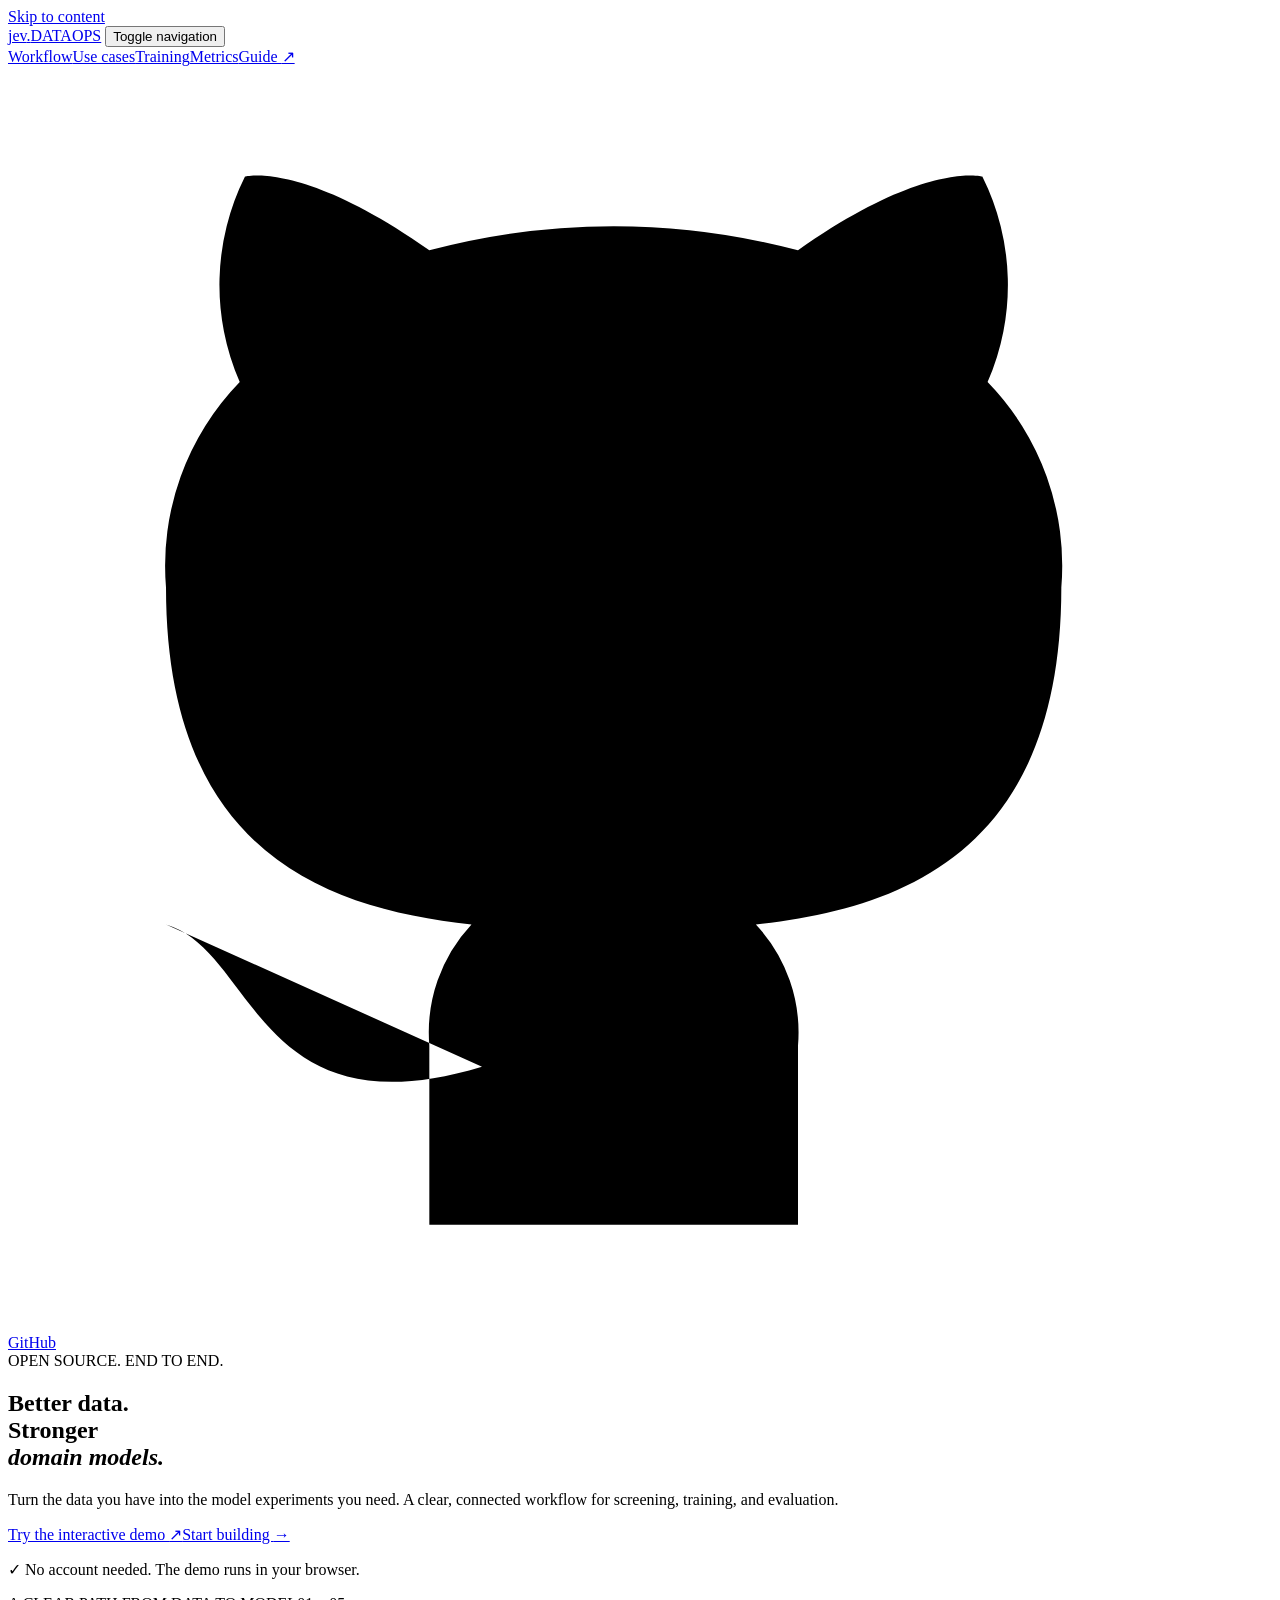
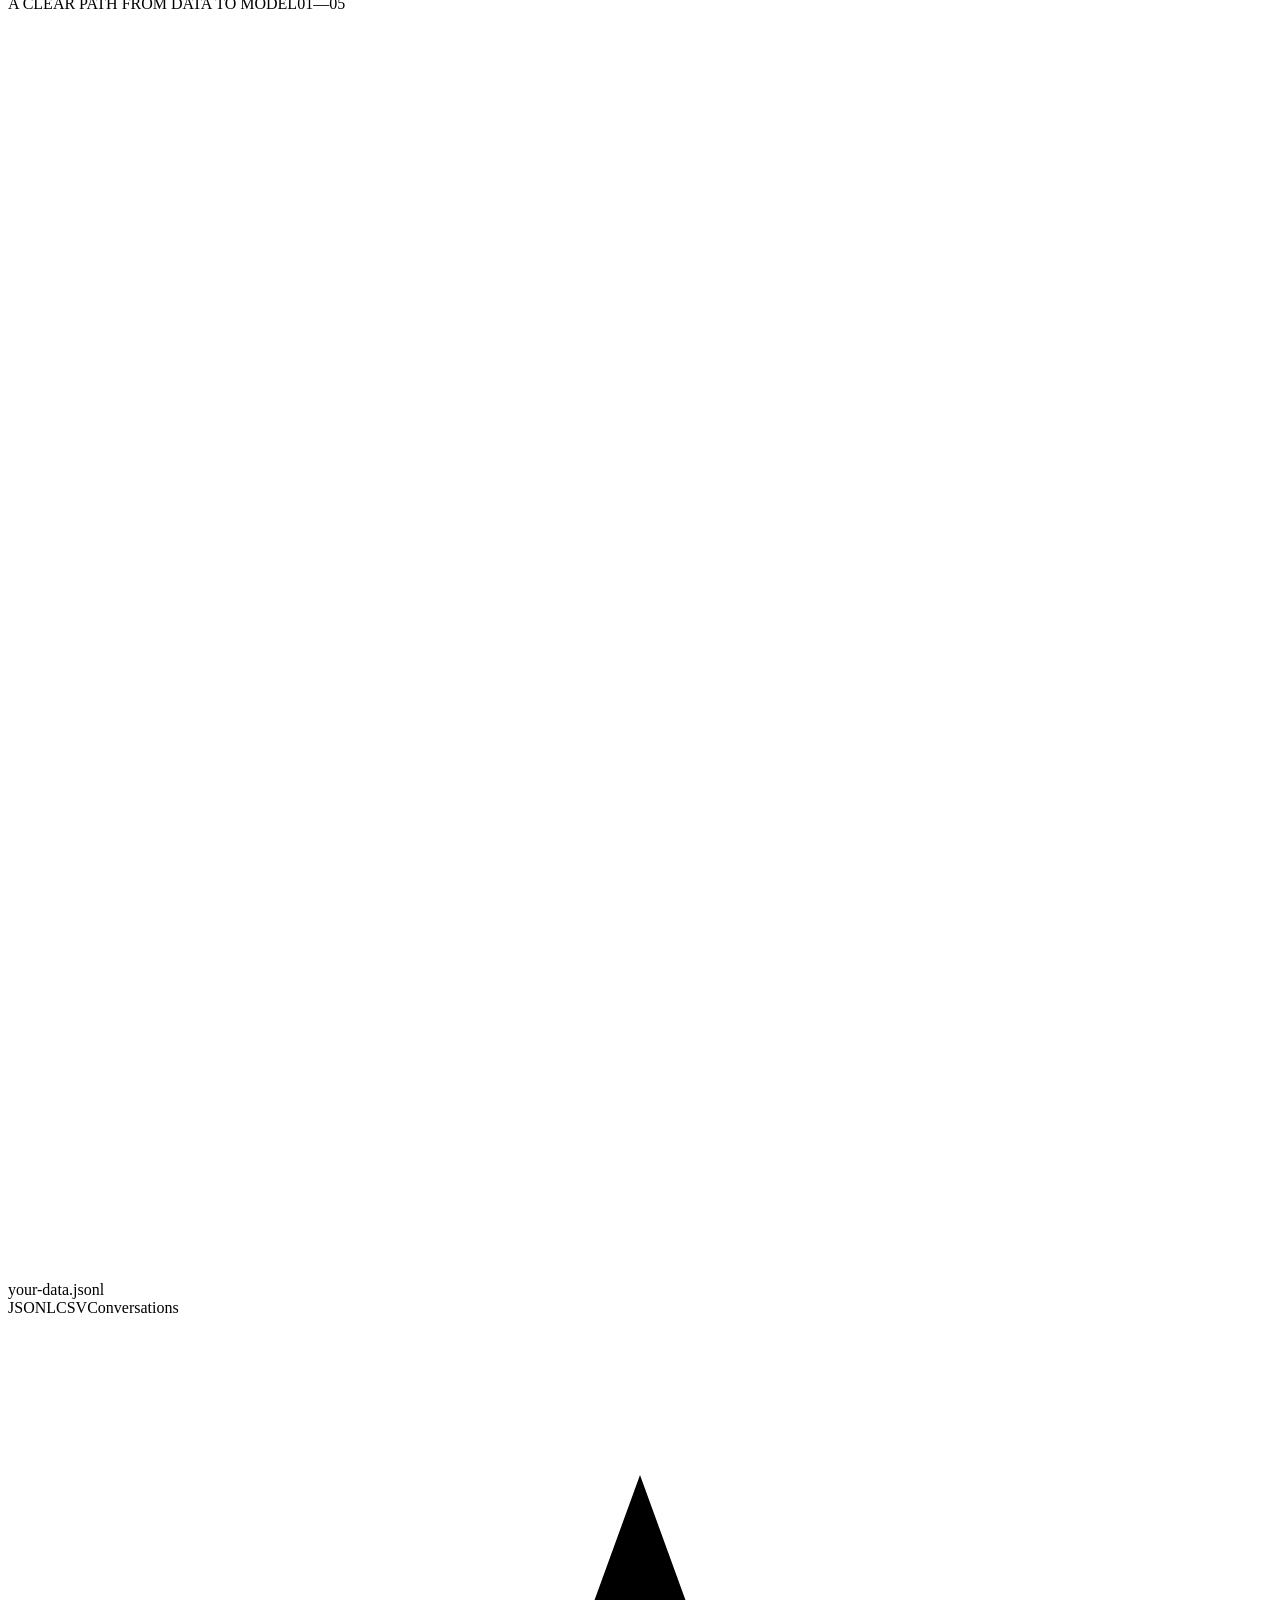
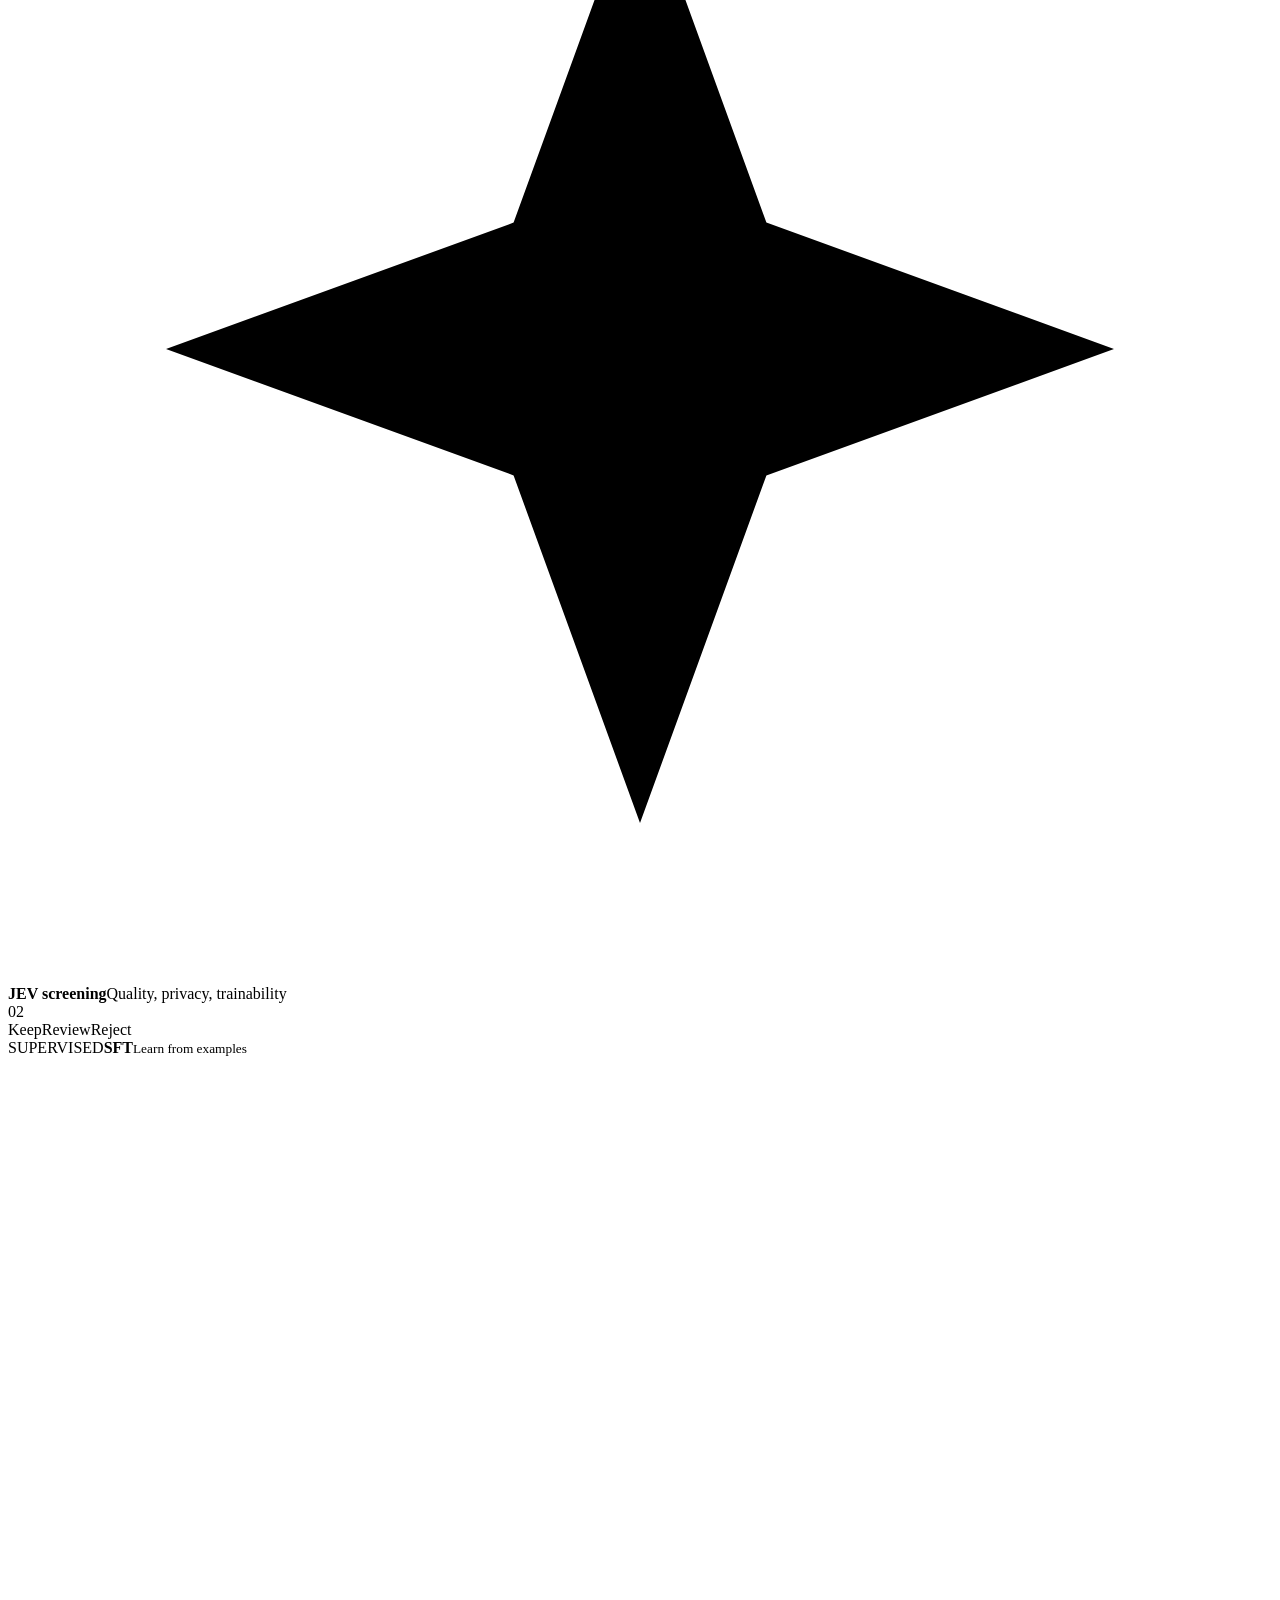
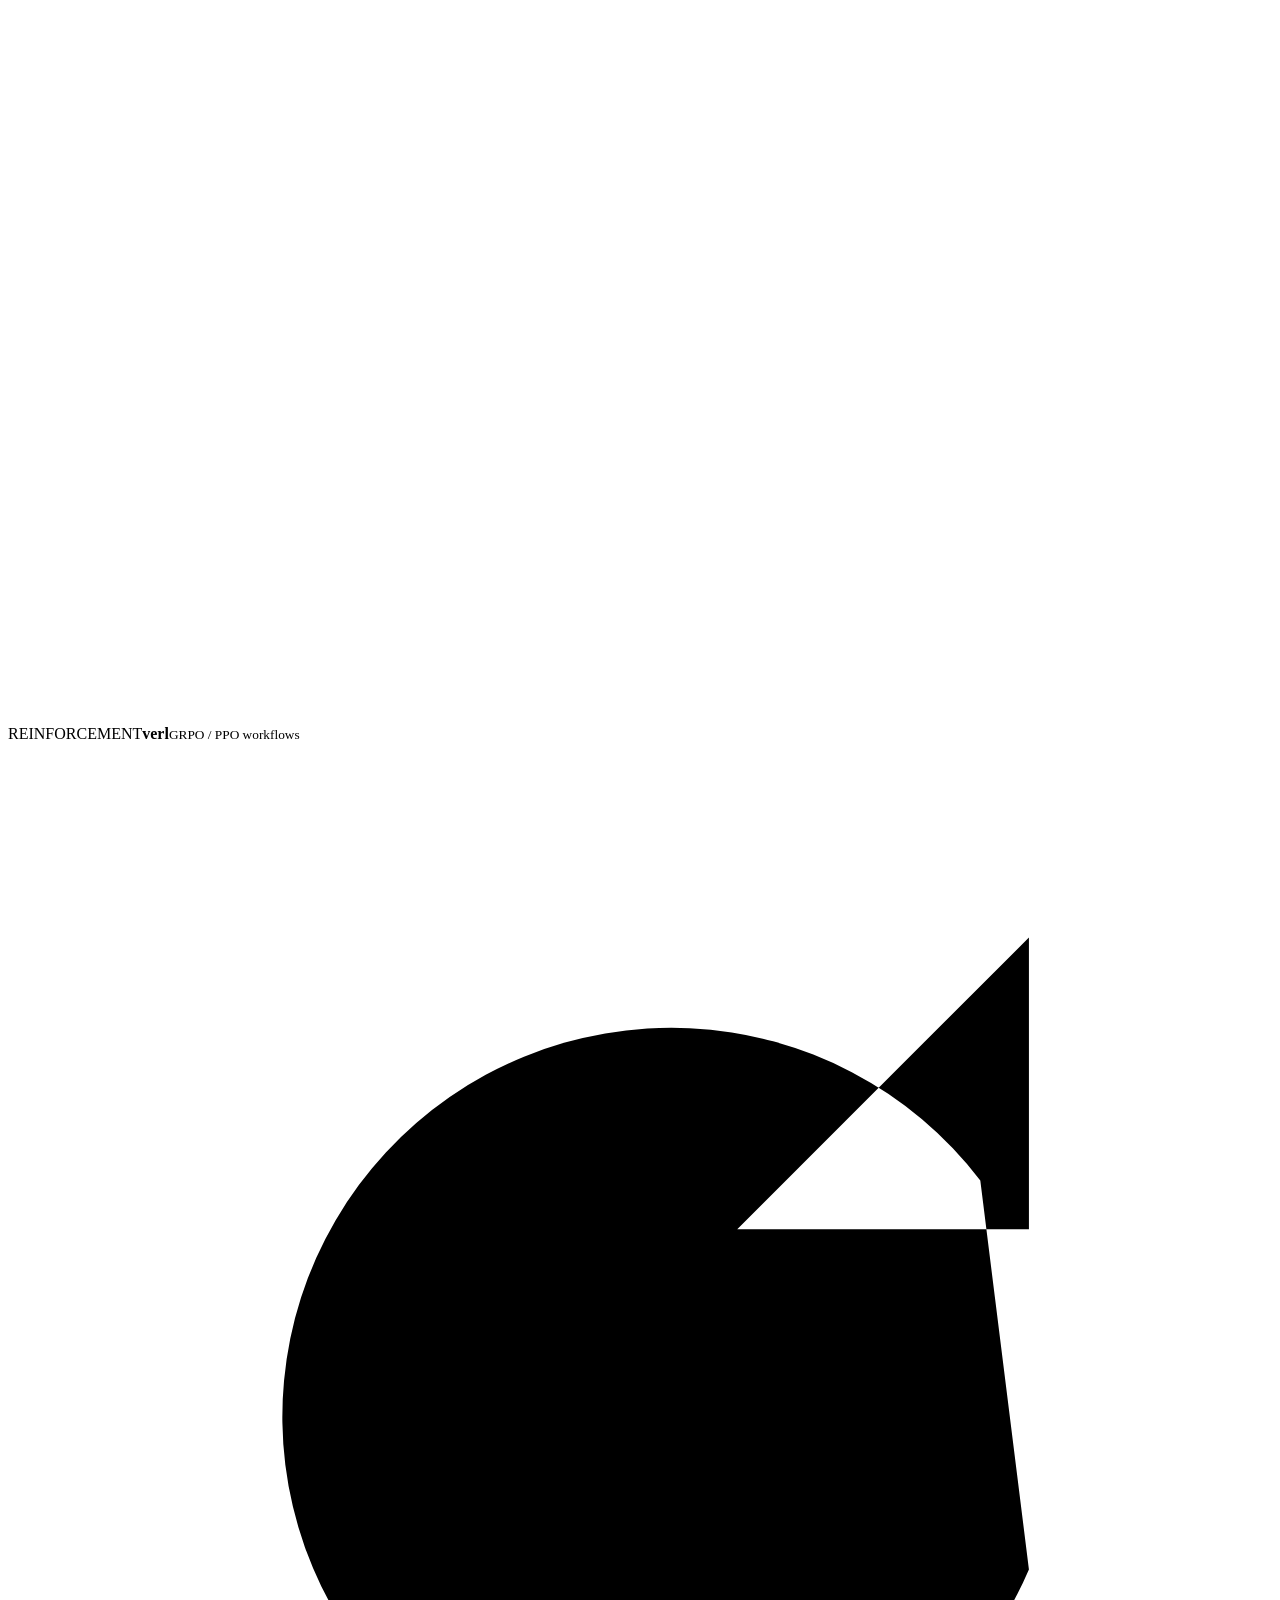
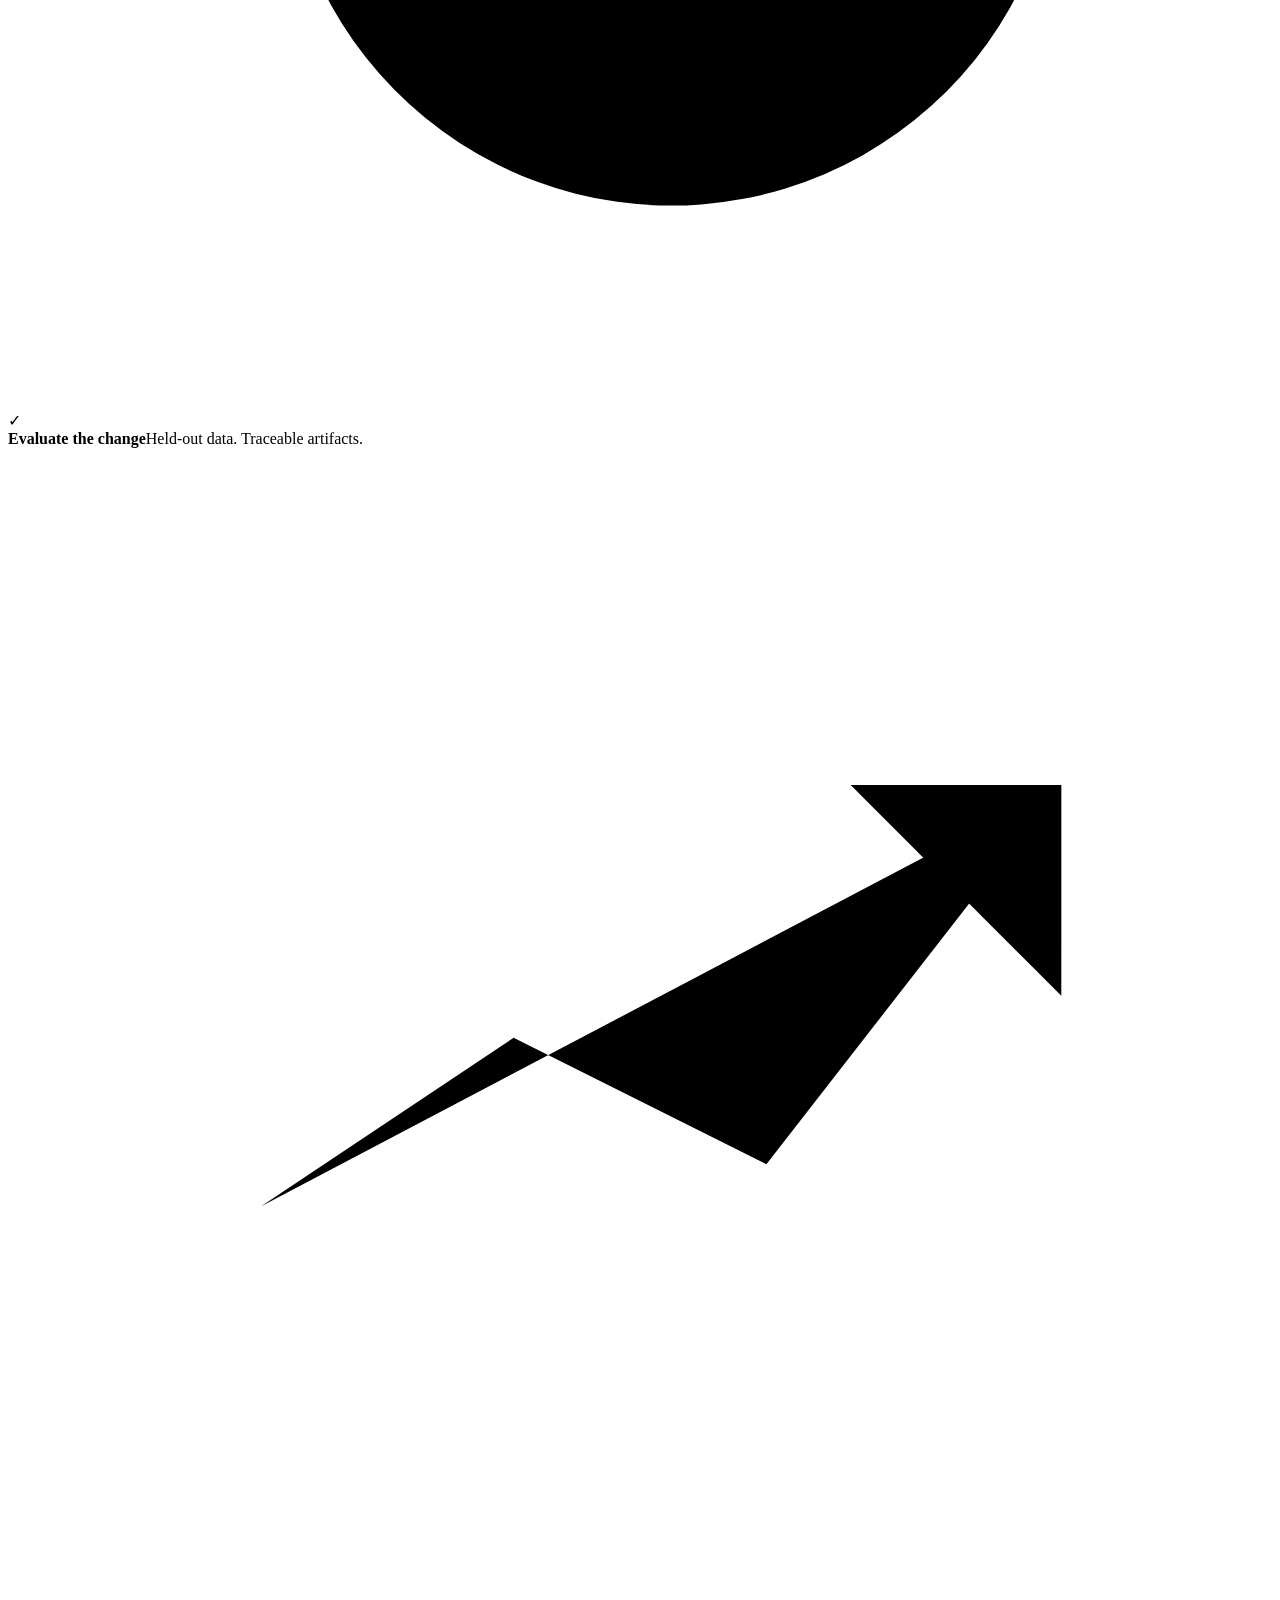
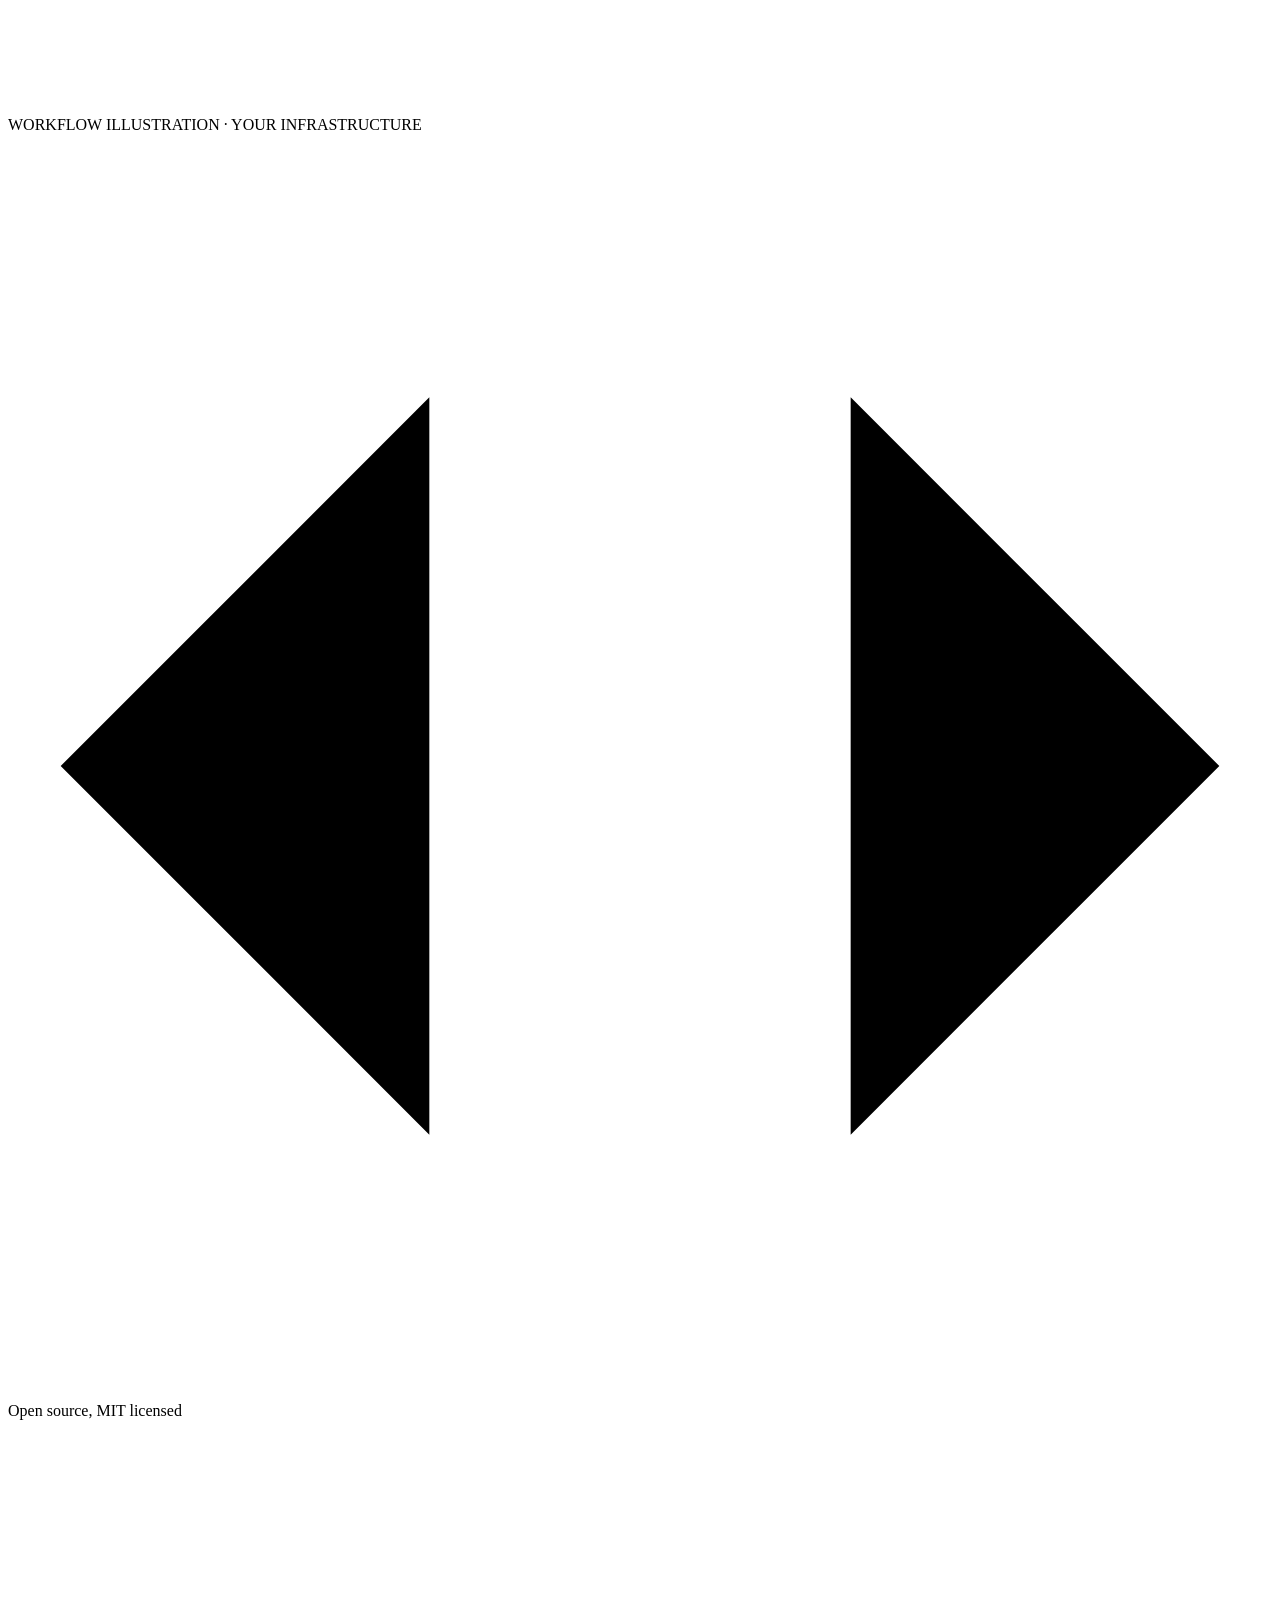
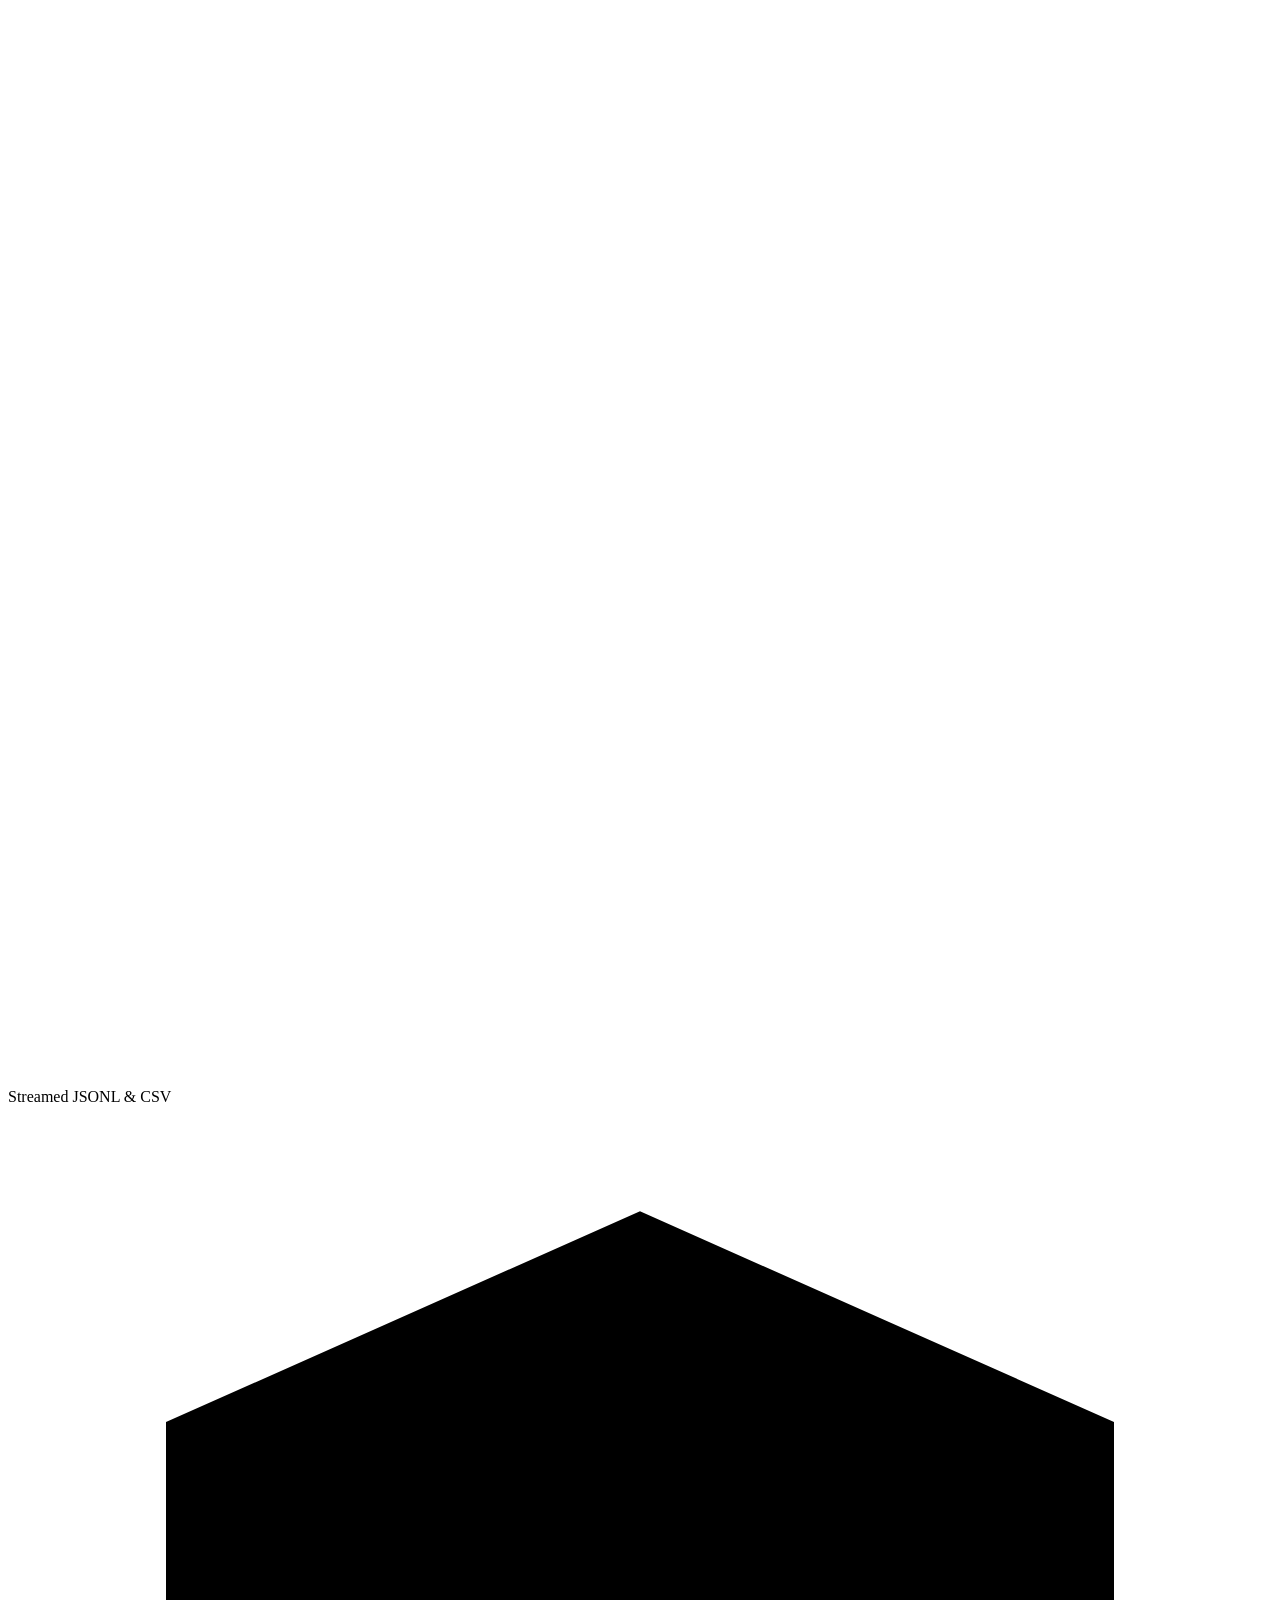
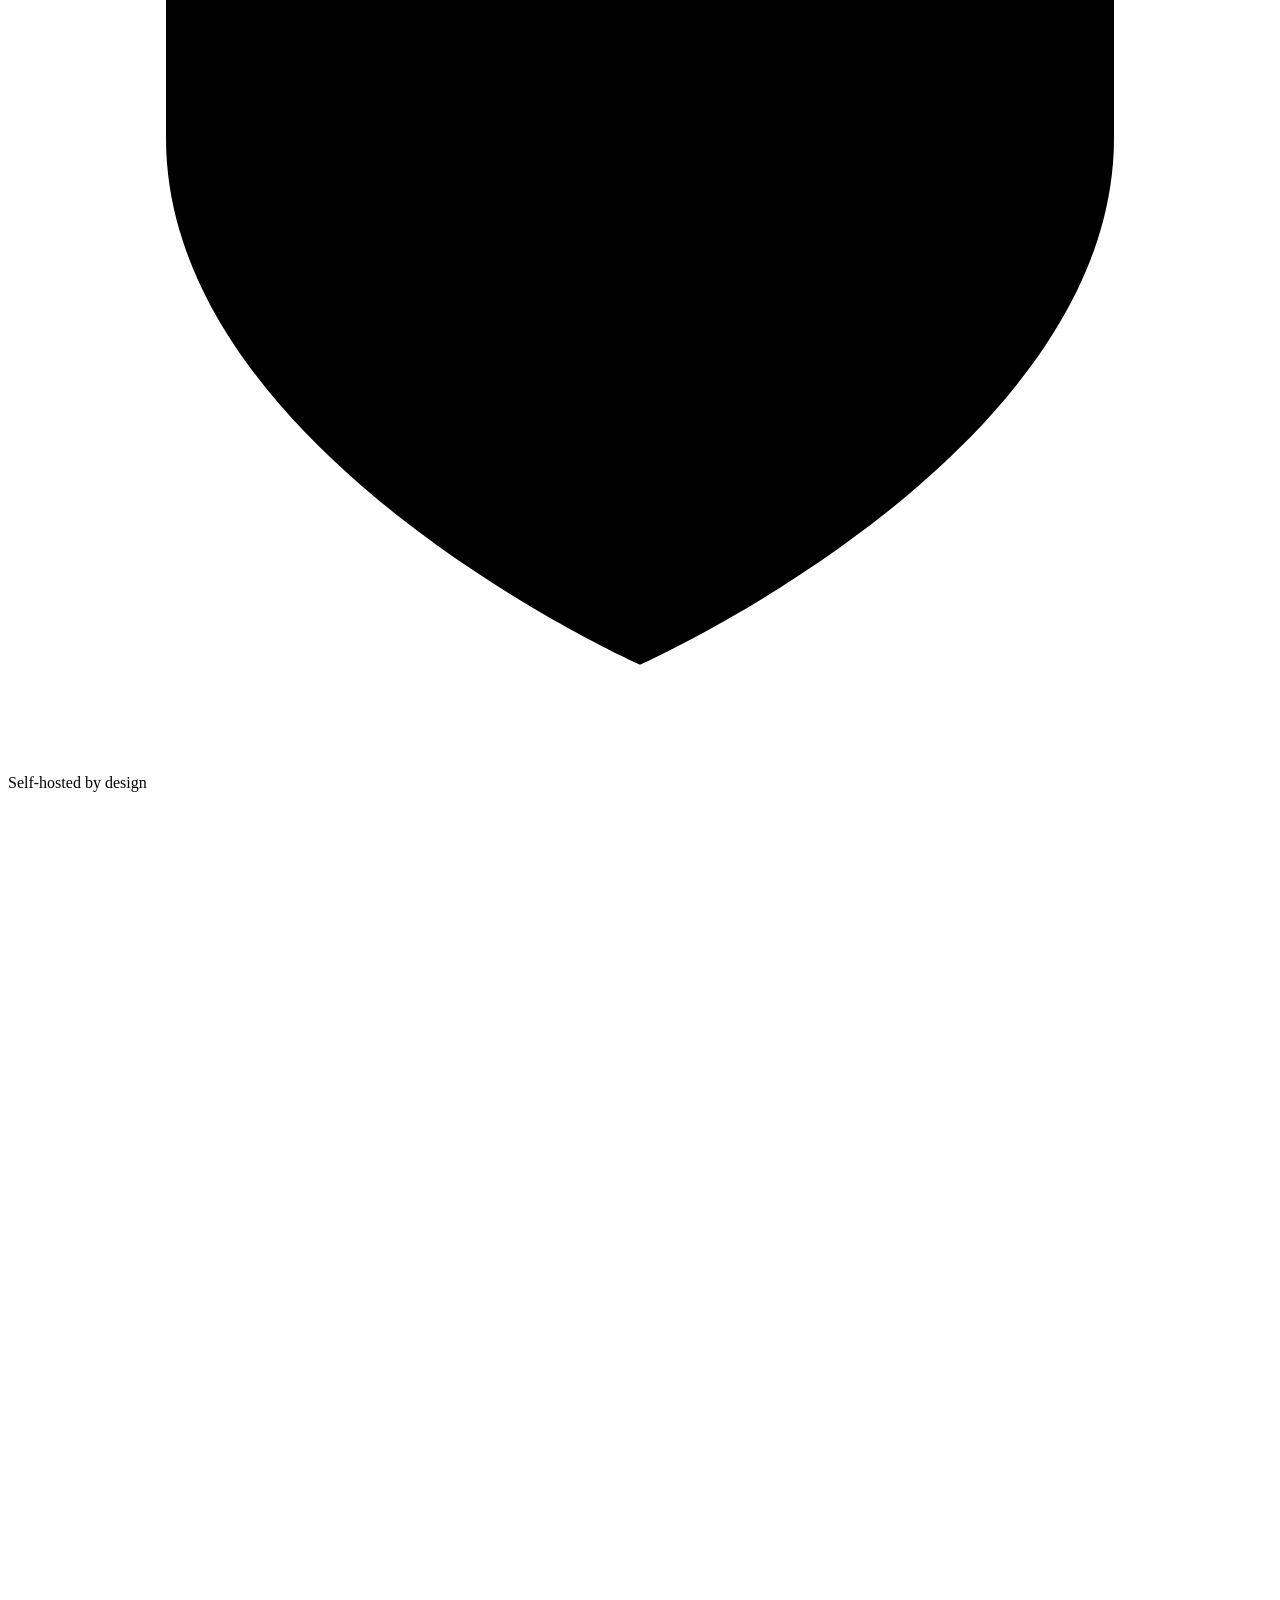
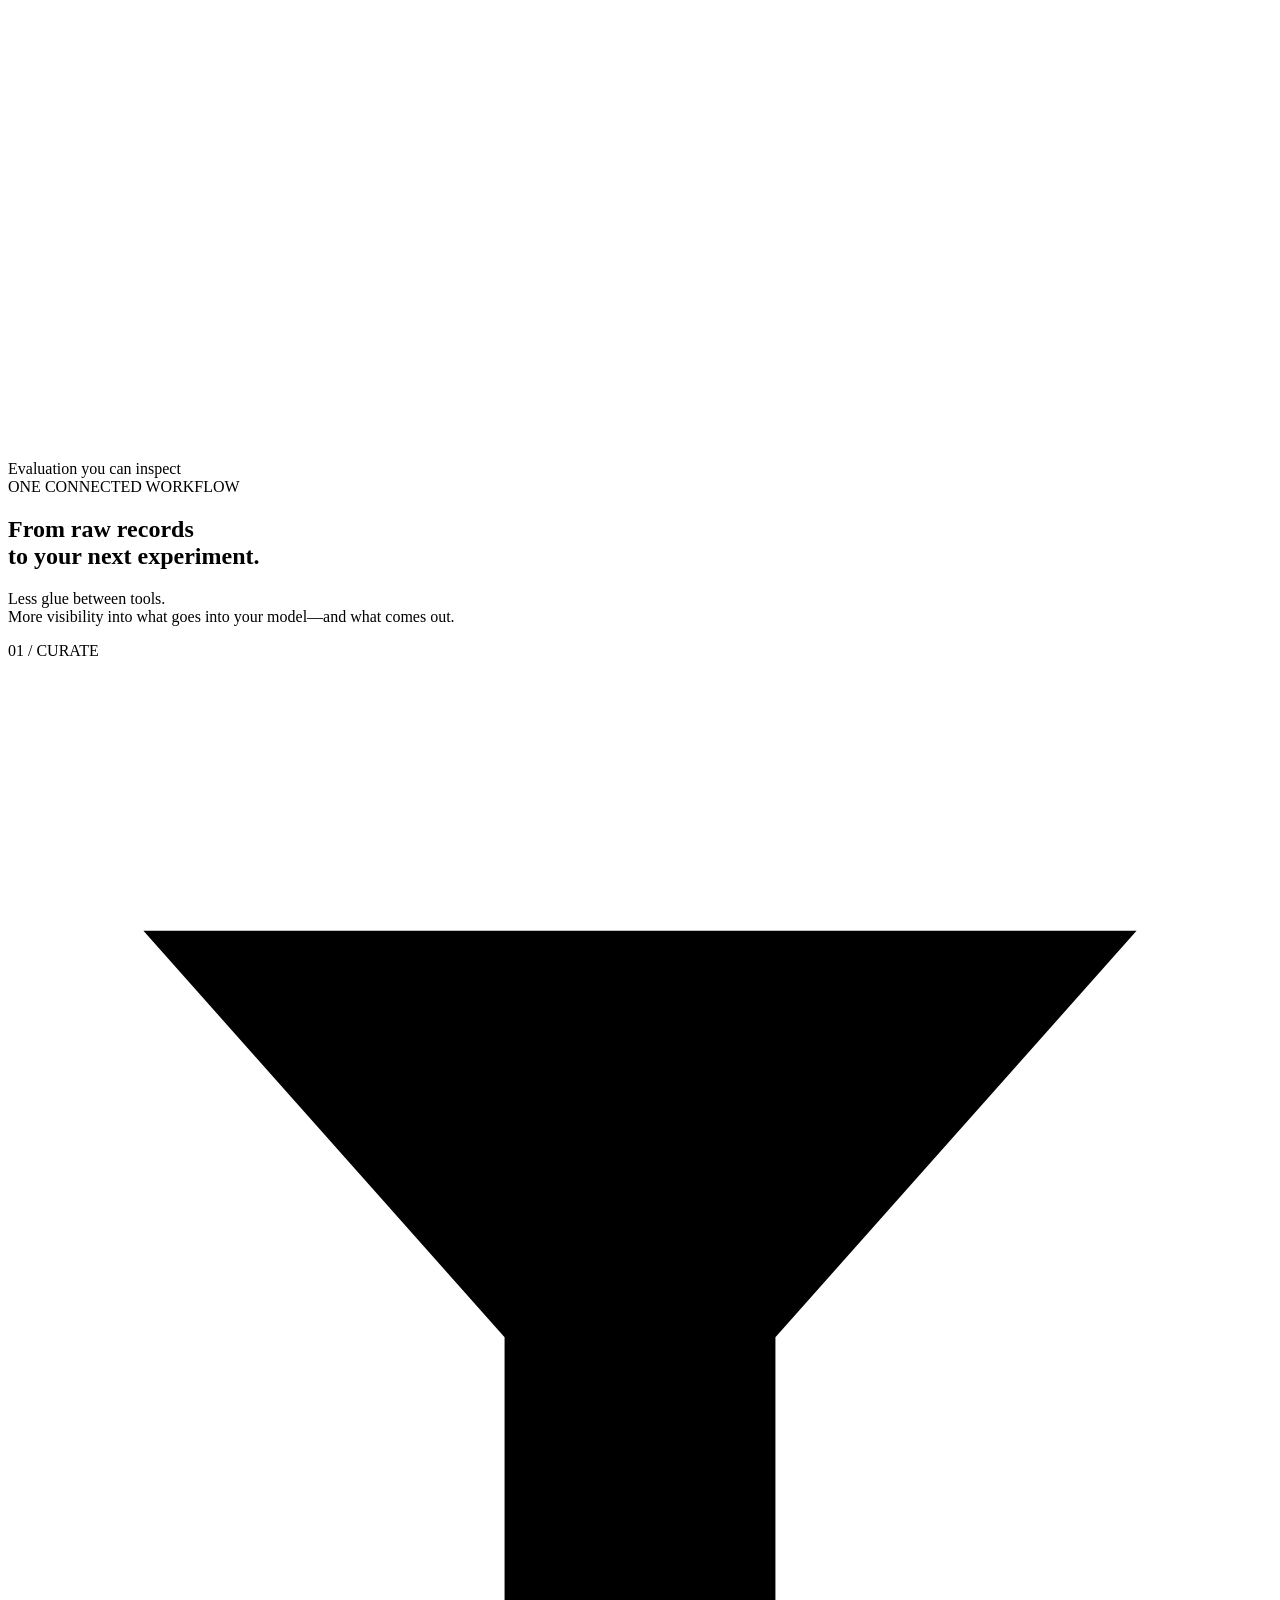
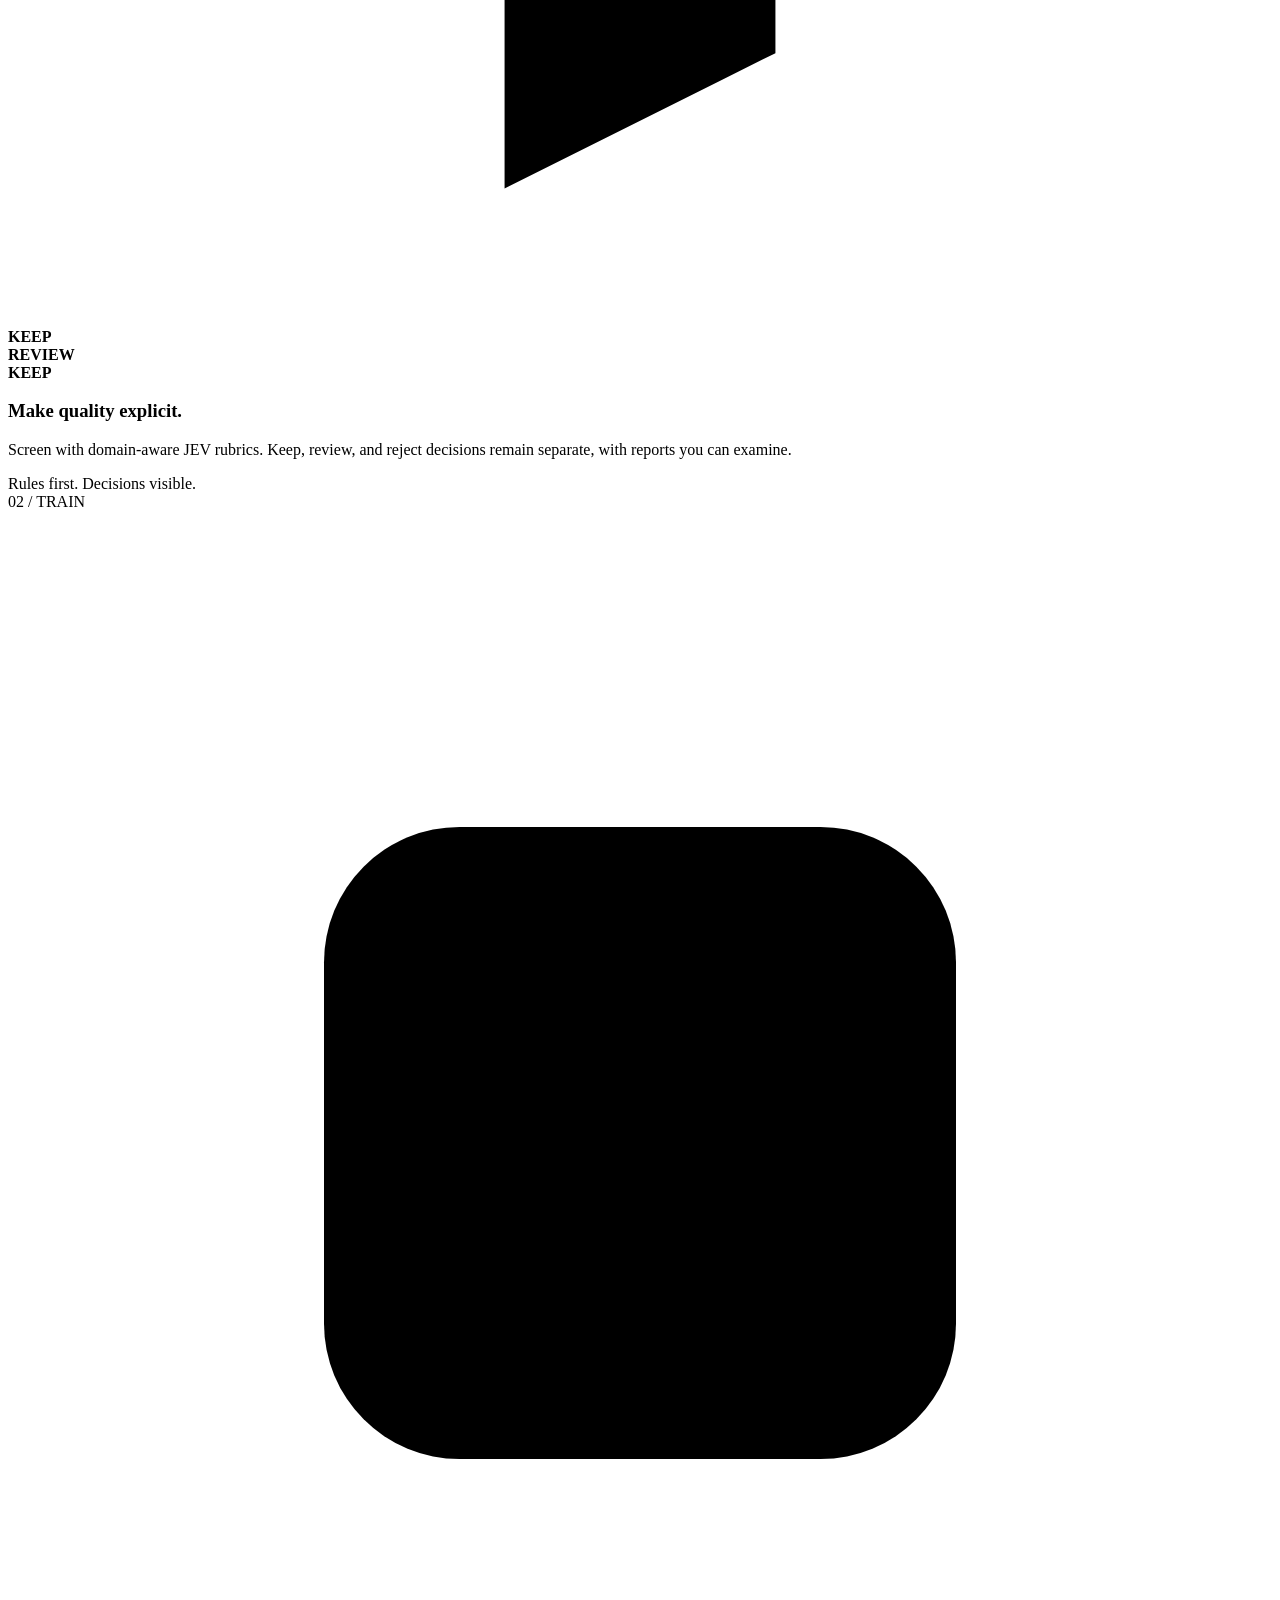
==== commit caac97b2: "Add reusable domain metric packs and public metric catalog Provide 25 explicit metrics across genera" ====
--- a/website/index.html
+++ b/website/index.html
@@ -19,7 +19,7 @@
   <header class="site-header"><div class="container header-inner">
     <a class="brand" href="/" aria-label="JEV DataOps home"><span class="wordmark">jev<span>.</span></span><span class="brand-divider"></span><span class="brand-label">DATAOPS</span></a>
     <button class="menu-toggle" type="button" aria-controls="site-nav" aria-expanded="false"><span></span><span></span><span class="sr-only">Toggle navigation</span></button>
-    <nav class="site-nav" id="site-nav" aria-label="Main navigation"><a href="#workflow">Workflow</a><a href="#domains">Use cases</a><a href="#training">Training</a><a href="/guide/">Guide <span aria-hidden="true">↗</span></a><a class="nav-github" href="https://github.com/RenaGao/jev-dataops" target="_blank" rel="noopener noreferrer"><svg viewBox="0 0 24 24" aria-hidden="true"><path d="M9 19c-4.3 1.3-4.3-2.2-6-2.7M15 22v-3.4a3 3 0 0 0-.8-2.3c2.8-.3 5.8-1.4 5.8-6.4A5 5 0 0 0 18.6 6a4.6 4.6 0 0 0-.1-3.9S17.4 1.8 15 3.5a13.6 13.6 0 0 0-7 0C5.6 1.8 4.5 2.1 4.5 2.1A4.6 4.6 0 0 0 4.4 6 5 5 0 0 0 3 9.9c0 5 3 6.1 5.8 6.4A3 3 0 0 0 8 18.6V22"/></svg>GitHub</a></nav>
+    <nav class="site-nav" id="site-nav" aria-label="Main navigation"><a href="#workflow">Workflow</a><a href="#domains">Use cases</a><a href="#training">Training</a><a href="/metrics/">Metrics</a><a href="/guide/">Guide <span aria-hidden="true">↗</span></a><a class="nav-github" href="https://github.com/RenaGao/jev-dataops" target="_blank" rel="noopener noreferrer"><svg viewBox="0 0 24 24" aria-hidden="true"><path d="M9 19c-4.3 1.3-4.3-2.2-6-2.7M15 22v-3.4a3 3 0 0 0-.8-2.3c2.8-.3 5.8-1.4 5.8-6.4A5 5 0 0 0 18.6 6a4.6 4.6 0 0 0-.1-3.9S17.4 1.8 15 3.5a13.6 13.6 0 0 0-7 0C5.6 1.8 4.5 2.1 4.5 2.1A4.6 4.6 0 0 0 4.4 6 5 5 0 0 0 3 9.9c0 5 3 6.1 5.8 6.4A3 3 0 0 0 8 18.6V22"/></svg>GitHub</a></nav>
   </div></header>
 
   <main id="main">
@@ -60,7 +60,7 @@
     </div></section>
 
     <section class="section container" id="training" aria-labelledby="training-title"><div class="training-section">
-      <div class="training-heading"><div><span class="eyebrow">A FOUNDATION FOR POST-TRAINING</span><h2 id="training-title">One dataset foundation.<br>More ways to train.</h2></div><p>Carry your curated data into supervised learning or reinforcement learning. Inspect the configuration before starting a job.</p></div>
+      <div class="training-heading"><div><span class="eyebrow">A FOUNDATION FOR POST-TRAINING</span><h2 id="training-title">One dataset foundation.<br>More ways to train.</h2></div><p>Use one curated dataset across SFT or reinforcement learning. Export one bundle, then choose 1, 2, 4, or 8 GPUs on your own training host.</p></div>
       <div class="training-cards"><article><span class="training-badge">SUPERVISED LEARNING</span><div class="training-title"><h3>SFT</h3><span aria-hidden="true">↗</span></div><h4>Learn from good examples.</h4><p>Build a supervised fine-tuning bundle from your screened instruction or conversation data.</p><div class="training-card-bottom"><span>Input</span><strong>Prompts + responses</strong></div><a href="/guide/#training">Explore the SFT path <span aria-hidden="true">→</span></a></article><article><span class="training-badge">VERL · REINFORCEMENT LEARNING</span><div class="training-title"><h3>GRPO</h3><span aria-hidden="true">⤴</span></div><h4>Compare groups of responses.</h4><p>Prepare a verl-compatible bundle for group-relative policy optimization with verified targets and an exact-match reward.</p><div class="training-card-bottom"><span>Input</span><strong>Prompts + reward targets</strong></div><a href="/guide/#training">Explore the GRPO path <span aria-hidden="true">→</span></a></article><article><span class="training-badge">VERL · REINFORCEMENT LEARNING</span><div class="training-title"><h3>PPO</h3><span aria-hidden="true">↻</span></div><h4>Optimize a rewarded policy.</h4><p>Prepare data and launch configuration for a verl PPO workflow on your own training infrastructure.</p><div class="training-card-bottom"><span>Input</span><strong>Prompts + reward targets</strong></div><a href="/guide/#training">Explore the PPO path <span aria-hidden="true">→</span></a></article></div>
       <div class="training-caveat"><svg viewBox="0 0 20 20" aria-hidden="true"><circle cx="10" cy="10" r="8"/><path d="M10 9v5M10 6v.2"/></svg><p>verl jobs require your own Linux/NVIDIA training environment, compatible dependencies, and verified targets for the included exact-match reward. The public demo does not run LLM training.</p></div>
     </div></section>
@@ -81,7 +81,7 @@
 
     <section class="container closing-section"><div><span class="eyebrow">MAKE YOUR NEXT EXPERIMENT COUNT</span><h2>Your data.<br>Your standards. <em>Your next model.</em></h2></div><div class="closing-actions"><a class="button button-primary" href="/demo/">Explore the demo <span aria-hidden="true">↗</span></a><a class="button button-outline" href="https://github.com/RenaGao/jev-dataops" target="_blank" rel="noopener noreferrer">View on GitHub <span aria-hidden="true">↗</span></a></div></section>
   </main>
-  <footer class="site-footer"><div class="container footer-main"><a class="brand" href="/" aria-label="JEV DataOps home"><span class="wordmark">jev<span>.</span></span><span class="brand-divider"></span><span class="brand-label">DATAOPS</span></a><p>Open workflows. Measurable progress.</p><nav aria-label="Footer navigation"><a href="/guide/">Guide</a><a href="/demo/">Demo</a><a href="https://github.com/RenaGao/jev-dataops" target="_blank" rel="noopener noreferrer">GitHub ↗</a><a href="https://github.com/RenaGao/jev-dataops/blob/main/LICENSE" target="_blank" rel="noopener noreferrer">MIT License</a></nav></div><div class="container footer-bottom"><span>Built for the work behind better models.</span><span>Screen. Train. Evaluate.</span></div></footer>
+  <footer class="site-footer"><div class="container footer-main"><a class="brand" href="/" aria-label="JEV DataOps home"><span class="wordmark">jev<span>.</span></span><span class="brand-divider"></span><span class="brand-label">DATAOPS</span></a><p>Open workflows. Measurable progress.</p><nav aria-label="Footer navigation"><a href="/metrics/">Metrics</a><a href="/guide/">Guide</a><a href="/demo/">Demo</a><a href="https://github.com/RenaGao/jev-dataops" target="_blank" rel="noopener noreferrer">GitHub ↗</a><a href="https://github.com/RenaGao/jev-dataops/blob/main/LICENSE" target="_blank" rel="noopener noreferrer">MIT License</a></nav></div><div class="container footer-bottom"><span>Built for the work behind better models.</span><span>Screen. Train. Evaluate.</span></div></footer>
   <div class="toast" id="site-toast" role="status" aria-live="polite" hidden></div>
 </body>
 </html>
